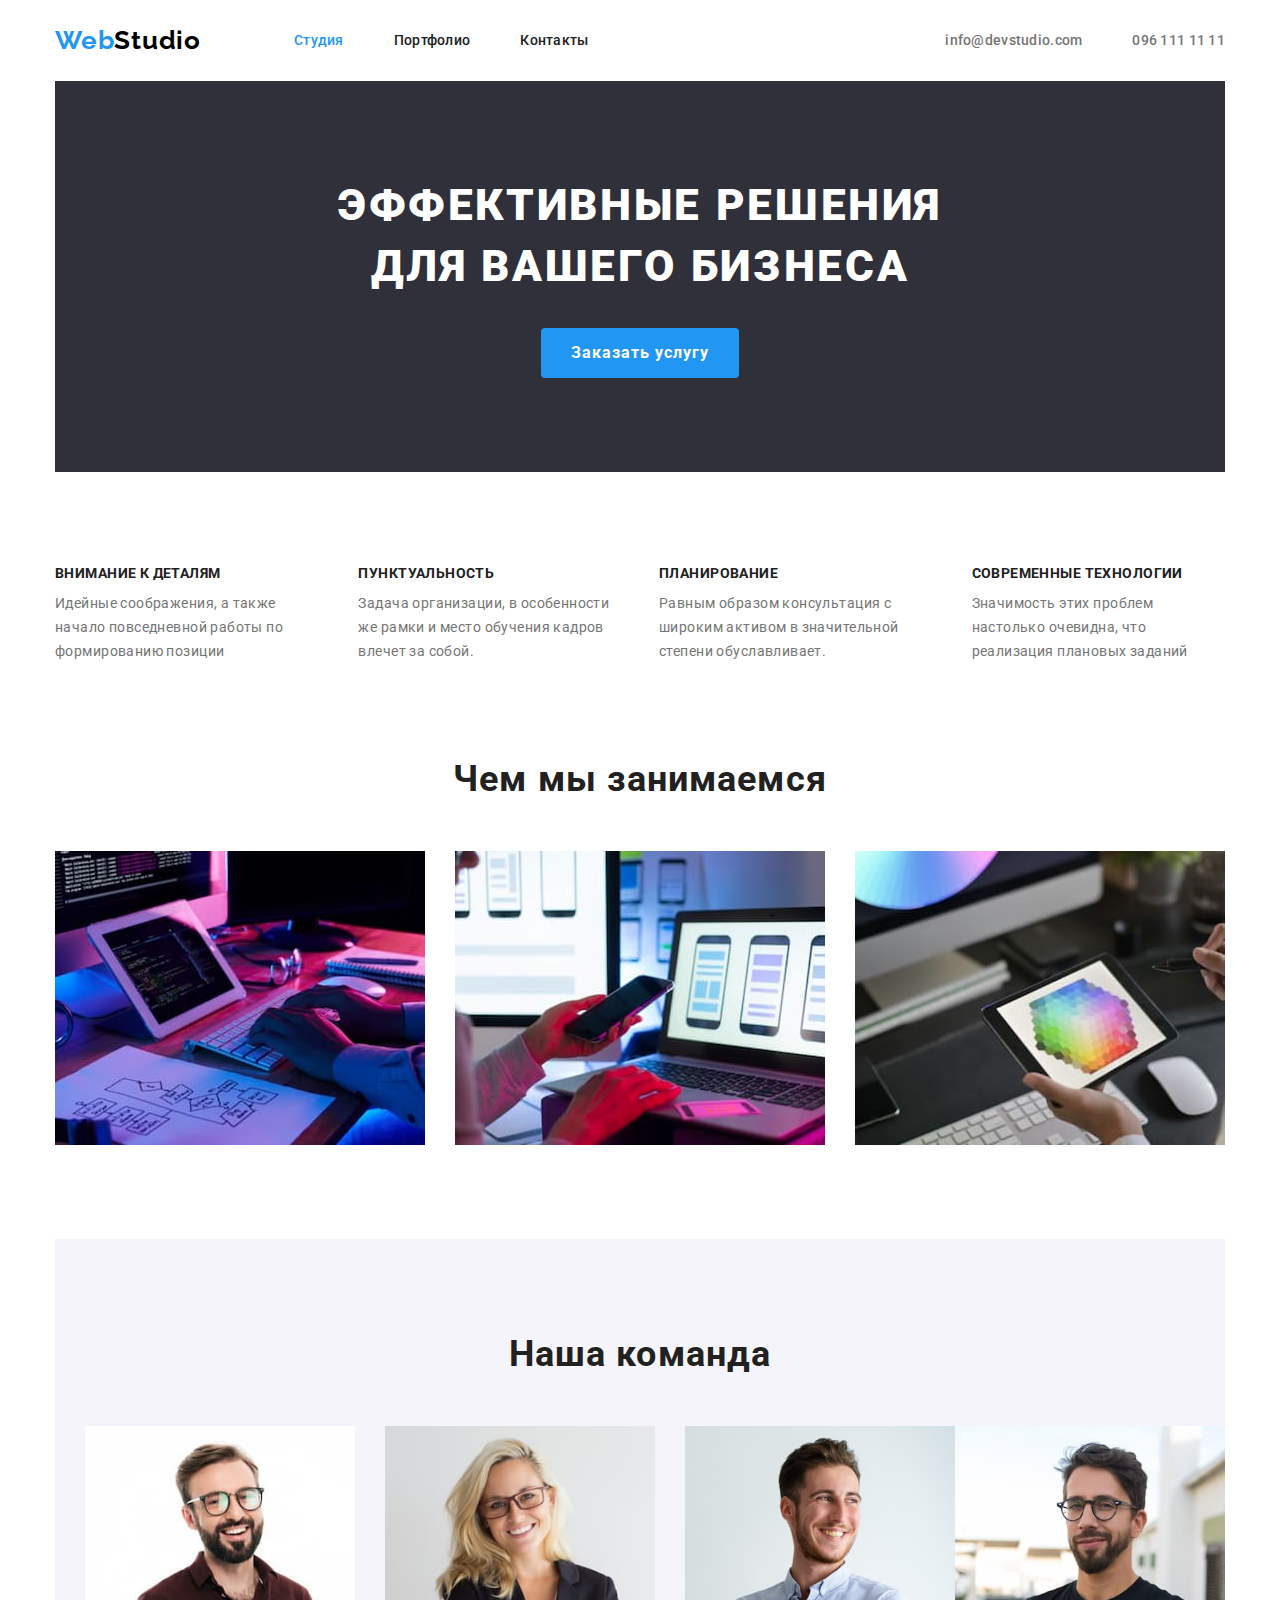
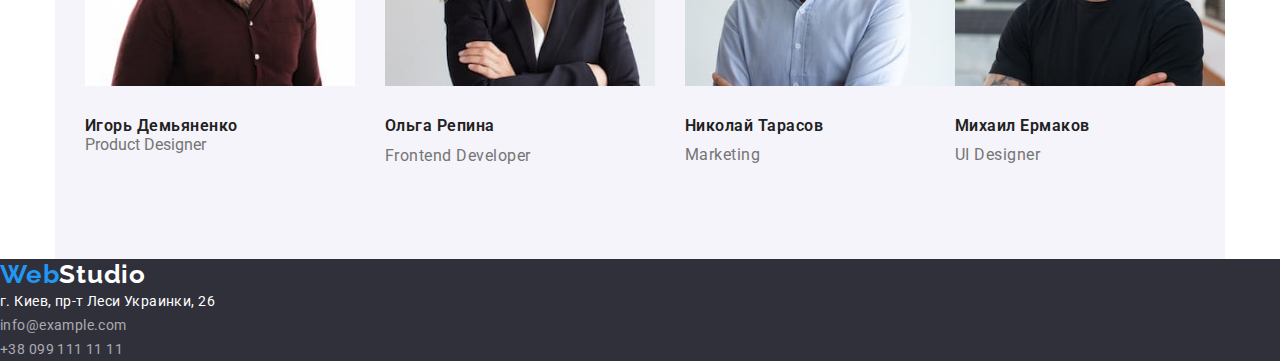
==== index.html @ 394ba3af "main" ====
<!DOCTYPE html>
<html lang="en">
<head>
    <meta charset="UTF-8">
    <meta http-equiv="X-UA-Compatible" content="IE=edge">
    <meta name="viewport" content="width=device-width, initial-scale=1.0">
    <title>Studio</title>
    
<link href="https://fonts.googleapis.com/css2?family=Raleway:wght@700&family=Roboto:wght@400;500;700;900&display=swap"
    rel="stylesheet" />
    <link rel="stylesheet" href="https://cdnjs.cloudflare.com/ajax/libs/modern-normalize/1.1.0/modern-normalize.min.css">
<link rel="stylesheet" href="./css/styles.css" />
</head>

<!--Шапка сайта-->

<body>
    <header class="page-header">

        <div class="container container-navigation">
        <nav class="site-nav container-navigation">
            <a href="" class="logo">
                <span class="logo-color">Web</span>Studio</a>
            


            <ul class="navigation container-navigation">
                <li class="navigation-link"><a href="./index.html" class="navigation-link-main navigation-link-current">Студия</a></li>
                <li class="navigation-link"><a href="./Portfolio.html" class="navigation-link-main">Портфолио</a></li>
                <li class="navigation-link"><a href="" class="navigation-link-main">Контакты</a></li>
            </ul>
        </nav>
        <ul class="contacts navigation container-navigation">
            <li class="navigation-link"><a href="" class="contacts-link">info@devstudio.com</a></li>
            <li class="navigation-link"><a href="" class="contacts-link">096 111 11 11</a></li>
        </ul>
</div>

    </header>

    <main>
        <!--Hero-->
        <div class="container">
            <section class="section hero-section">
                <h1 class="title-hero">Эффективные решения <br /> для вашего бизнеса</h1>
                <button type="button" class="button-primary">Заказать услугу</button>
           
            </section> 
        

        <!--Features-->
        <section class="section feature-section">

            
            <ul class="feautures-list">

                <li class="feautures-item">
                    <h2 class="features-title title-color" >Внимание к деталям</h2>
                    <p class="feautures-text">Идейные соображения, а также начало повседневной работы по формированию позиции</p>
                </li>

                <li class="feautures-item">
                    <h2 class="features-title title-color">Пунктуальность</h2>
                    <p class="feautures-text">Задача организации, в особенности же рамки и место обучения кадров влечет за собой.</p>
                </li>

                <li class="feautures-item">
                    <h2 class="features-title title-color">Планирование</h2>
                    <p class="feautures-text">Равным образом консультация с широким активом в значительной степени обуславливает.</p>
                </li>

                <li class="feautures-item">
                    <h2 class="features-title title-color">Современные технологии</h2>
                    <p class="feautures-text">Значимость этих проблем настолько очевидна, что реализация плановых заданий</p>
                </li>
            </ul>
        
        </section>


        <!--Activities-->

        <section class="section activities-section">
            
            <h3 class="activities-title title-color">Чем мы занимаемся</h3>
            <ul class="activities">

                <li class="activities-item"><a href="" class="image-link">
                        <img src="./images/notebook_sq.jpg" alt="Фото ноутбука и схемы" width="370"/> </a>
                </li>

                <li class="activities-item"><a href="" class="image-link">
                        <img src="./images/notephone_sq.jpg" alt="фото с телефоном" width="370"/> </a>
                </li>

                <li class="activities-item" >
                    <a href="" class="image-link">
                        <img src="./images/ipad_sq.jpg" alt="фото с айпадом" width="370"/> </a>
                </li>
            </ul>
       
        </section>


        <!--Team-->
        <section class="section team-section">

           

            <h3 class="team-title title-color">Наша команда</h3>

            <ul class="team-list">

                <li class="team-item"><img src="./images/boroda_sq.jpg" alt="Певое фото мужчина с бородой" width="270"/>
                    <h3 class="team-names title-color">Игорь Демьяненко</h3>
                    <p>Product Designer</p>
                </li>

                <li class="team-item"><img src="./images/blond_sq.jpg" alt="Девушка блондинка" width="270"/>
                    <h3 class="team-names title-color" >Ольга Репина</h3>
                    <p class="team-possition">Frontend Developer</p>
                </li>

                <li class="team-item"><img src="./images/rabbit_sq.jpg" alt="мужчина с широкой улыбкой" width="270"/>
                    <h3 class="team-names title-color">Николай Тарасов</h3>
                    <p class="team-possition">Marketing</p>
                </li>

                <li class="team-item"><img src="./images/shalom_sq.jpg" alt="мужчина в очках" width="270" height=/>
                    <h3 class="team-names title-color">Михаил Ермаков</h3>
                    <p class="team-possition">UI Designer</p>
                </li>

            </ul>
        
        </section></div>
    </main>                                                                                                                                                                                                                                                                                                                                                                                                                                                                                                                                                                                                                                                                                                                                                                                                                                                                                                                                                                                                                                                                                                                                                                                                                                                                                                                                                                                                                                                                                                                                                                                                                                                                                                                                                                                                                                                                                                                                                                                                                                                                                                                                                                                                                                                                                                                                                                                                                                                                                                                                                                                                                                                                                                                                                                                                                                              

    <footer class="adress-section">

        <a href="/" class="logo">
        <span class="logo-color">Web</span><span class="adress-logo">Studio</span></a>
<ul>
      <li> <address><a href="" class="adress-text adress-style"> г. Киев, пр-т Леси Украинки, 26 </a></address> </li>
          <li> <address > <a href="" class="adress-text text-color adress-style">info@example.com</a></address></li>
           <li> <address > <a href="" class="adress-text text-color adress-style">+38 099 111 11 11</a></address></li>
       
</ul>
    </footer>
</body>

</html>
---- css/styles.css ----
:root {
  --primary-text-color: #757575;
  --title-text-color: #212121;
  --accent-color: #ffffff;
  --navigation-color: #2196f3;
  --dark-background-color: #2f303a;
}
html {
  box-sizing: border-box;
}

*,
*::before,
*::after {
  box-sizing: inherit;
}

body {
  margin: 0;
  font-family: Roboto, sans-serif;
  color: var(--primary-text-color);
}

/* <!--Шапка сайта-- >  */

.container {
  width: 1200px;
  padding-left: 15px;
  padding-right: 15px;
  margin-left: auto;
  margin-right: auto;
}

.container-navigation {
  display: flex;
  align-items: center;
}

.site-nav {
  text-decoration: none;
  color: var(--title-text-color);
}
.navigation,
.contacts {
  display: flex;
}
.navigation-link:not(:last-child) {
  margin-right: 50px;
}
.logo {
  margin-right: 93px;

  font-family: Raleway, sans-serif;
  font-weight: 700;
  font-size: 26px;
  line-height: 1.2;
  letter-spacing: 0.03em;
  text-decoration: none;
  color: black;
}

.logo-color {
  font-family: Raleway, sans-serif;
  font-weight: 700;
  font-size: 26px;
  line-height: 1.2;
  letter-spacing: 0.03em;
  color: var(--navigation-color);
}

ul {
  list-style: none;
  margin: 0;
  padding: 0;
}

.navigation-link-main {
  padding-top: 32px;
  padding-bottom: 32px;
  display: block;

  color: var(--title-text-color);
  font-weight: 500;
  font-size: 14px;
  line-height: 1.2;
  letter-spacing: 0.02em;
  text-decoration: none;
}

.navigation-link-current {
  padding-top: 32px;
  padding-bottom: 32px;

  color: var(--navigation-color);
  font-weight: 500;
  font-size: 14px;
  line-height: 1.2;
  letter-spacing: 0.02em;
  text-decoration: none;
}

.contacts {
  display: flex;
  margin-left: auto;
}

.contacts-link {
  padding-top: 32px;
  padding-bottom: 32px;
  display: block;

  color: #757575;
  font-weight: 500;
  font-size: 14px;
  line-height: 1.2;
  letter-spacing: 0.02em;
  text-decoration: none;
}

.navigation-link-main:hover,
.navigation-link-main:focus {
  color: var(--navigation-color);
}
.contacts-link:hover,
.contacts-link:focus {
  color: var(--navigation-color);
}

/* <!--Hero-- >  */

.hero-section {
  background-color: var(--dark-background-color);
  text-align: center;
  padding-top: 200px;
  padding-bottom: 200px;
}

.title-hero {
  margin-top: 0;
  margin-bottom: 30px;

  color: var(--accent-color);
  font-size: 44px;
  line-height: 1.4;
  letter-spacing: 0.06em;
  font-weight: 900;
  text-align: center;
  text-transform: uppercase;
}

.button-primary {
  border-bottom: 4px;
  border: transparent;
  padding-top: 10px;
  padding-bottom: 10px;
  padding-left: 30px;
  padding-right: 30px;
  border-radius: 4px;

  color: var(--accent-color);
  background-color: #2196f3;
  font-weight: 700;
  font-size: 16px;
  line-height: 1.9;
  letter-spacing: 0.06em;
  cursor: pointer;
  font-family: inherit;
}

/* <!--Features--> */

p {
  margin: 0;
}

.section {
  padding-top: 94px;
  padding-bottom: 94px;
}

.features-title {
  display: flex;
  margin: 0;
  margin-bottom: 10px;

  color: var(--title-text-color);
  font-weight: 700;
  font-size: 14px;
  line-height: 1.14;
  letter-spacing: 0.03em;
  text-transform: uppercase;
}
.title-color {
  color: var(--title-text-color);
  text-decoration: none;
}

.feautures-list {
  display: flex;
}

.feautures-text {
  font-weight: 400;
  font-size: 14px;
  line-height: 1.7;
  letter-spacing: 0.03em;
}
.feautures-item {
  flex-basis: calc ((100%-90px)/4);
}

.feautures-item:not(:last-child) {
  margin-right: 30px;
}

/* <!--Activities-- > */

.activities-section {
  padding-top: 0;
}
.activities-section > ul {
  display: flex;
}

.activities-item:not(:last-child) {
  margin-right: 30px;
}

.activities-title {
  margin-top: 0;
  margin-bottom: 50px;

  font-weight: 700;
  font-size: 36px;
  line-height: 1.2;
  text-align: Center;
  letter-spacing: 0.03em;
}

.image-link {
  text-decoration: none;
  color: #757575;
  margin-bottom: 0;
}

.image-link:hover,
.image-link:active {
  color: var(--navigation-color);
}
/* <!--Team-- > */
h3 {
  margin: 0;
}

.team-section {
  background-color: #f5f4fa;
  padding-bottom: 94px;
  padding-top: 94px;
}

.team-list {
  display: flex;
}

.team-item {
  flex-basis: calc((100%-90px) / 4);
}
.team-item:not(:last-child) {
  margin-left: 30px;
}

img {
  display: block;
  max-width: 100%;
  height: auto;
}

.team-title {
  margin: 0 0 50px;

  font-weight: 700;
  font-size: 36px;
  line-height: 1.2;
  text-align: Center;
  letter-spacing: 0.03em;
}

.team-names {
  margin-top: 30px;
  font-weight: 600;
  font-size: 16px;
  line-height: 1.2;
  letter-spacing: 0.03em;
}

.team-possition {
  margin-top: 10px;

  font-weight: 400;
  font-size: 16px;
  line-height: 1.2;
  letter-spacing: 0.03em;
}
/* <!--Footer-- > */

.adress-section {
  background-color: var(--dark-background-color);
}

.adress-text {
  color: var(--accent-color);
  font-weight: 400;
  font-size: 14px;
  line-height: 1.7;
  letter-spacing: 0.03em;
}
.adress-logo {
  color: var(--accent-color);
}

.text-color {
  color: rgb(255, 255, 255, 0.6);
}
.adress-style {
  font-style: normal;
  text-decoration: none;
}

/* * <!--Works-- > */

.button-secondary {
  border: transparent;
  padding-top: 6px;
  padding-bottom: 6px;
  padding-left: 22px;
  padding-right: 22px;
  border-radius: 4px;

  color: var(--title-text-color);
  background-color: #f5f4fa;
  font-weight: 500;
  font-size: 16px;
  line-height: 1.6;
  letter-spacing: 0.03em;
  cursor: pointer;
  font-family: inherit;
}
.button-secondary:hover,
.button-secondary:focus {
  background-color: #2196f3;
}
.works-section {
  padding-top: 94px;
  padding-bottom: 94px;
}

.works-section-flex {
  display: flex;
  margin-right: 30px;
  justify-content: center;
}

.works-section-list {
  display: flex;
  flex-wrap: wrap;
}

.works-title {
  font-weight: 700;
  font-size: 18px;
  line-height: 2;
  letter-spacing: 0.06em;
}

.works-title-borders {
  margin-top: 20px;
  margin-bottom: 4px;
}

.works-title:hover,
.works-title:focus {
  color: var(--navigation-color);
}

.works-text {
  margin-top: 0;
  margin-bottom: 10px;
  font-weight: 400;
  font-size: 16px;
  line-height: 1.9;
  letter-spacing: 0.03em;
}

.item {
  width: 370px;
  margin-right: 30px;
  margin-left: 30px;
}

.item:nth-child(3n) {
  margin-right: 0;
}

.flex-element:nth-last-child(-n + 3) {
  margin-bottom: 0;
}
.card-set {
  overflow: 1px solid #eeeeee;
  padding: 0;
  margin: 0;
  list-style: none;
  display: flex;
  flex-wrap: wrap;
}

.card-set > .item;
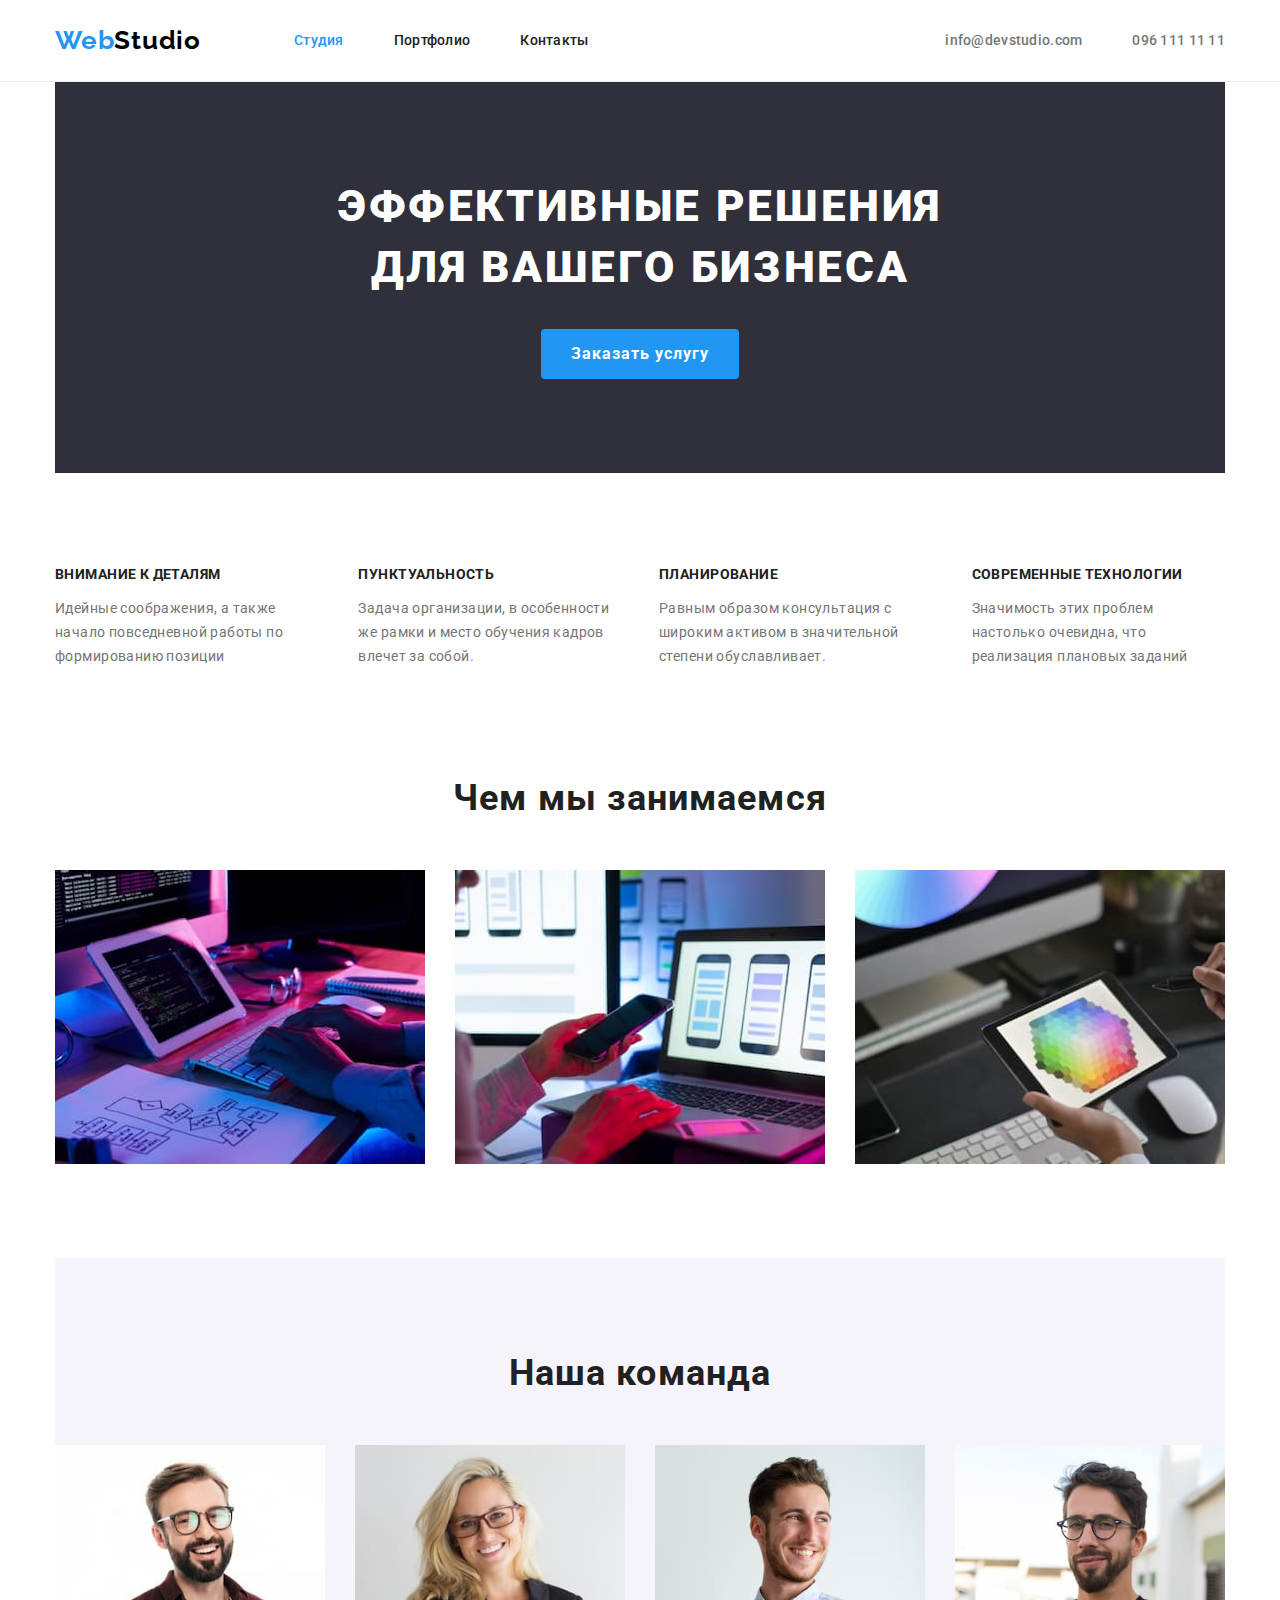
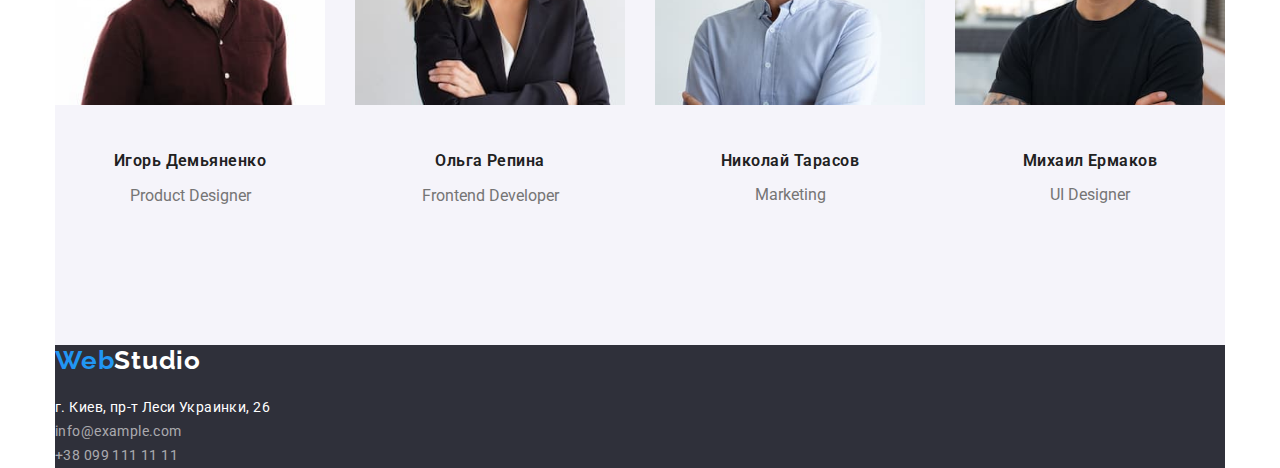
==== commit 9d16918b: "main" ====
--- a/index.html
+++ b/index.html
@@ -46,9 +46,12 @@
                 <button type="button" class="button-primary">Заказать услугу</button>
            
             </section> 
-        
+        </div>
 
         <!--Features-->
+
+        <div class="container">
+
         <section class="section feature-section">
 
             
@@ -77,9 +80,10 @@
         
         </section>
 
-
+</div>
         <!--Activities-->
 
+        <div class="container">
         <section class="section activities-section">
             
             <h3 class="activities-title title-color">Чем мы занимаемся</h3>
@@ -100,9 +104,11 @@
             </ul>
        
         </section>
-
+</div>
 
         <!--Team-->
+
+        <div class="container">
         <section class="section team-section">
 
            
@@ -112,41 +118,41 @@
             <ul class="team-list">
 
                 <li class="team-item"><img src="./images/boroda_sq.jpg" alt="Певое фото мужчина с бородой" width="270"/>
-                    <h3 class="team-names title-color">Игорь Демьяненко</h3>
-                    <p>Product Designer</p>
+                    <div class="team-item-description"><h3 class="team-names title-color">Игорь Демьяненко</h3>
+                    <p>Product Designer</p></div>
                 </li>
 
                 <li class="team-item"><img src="./images/blond_sq.jpg" alt="Девушка блондинка" width="270"/>
-                    <h3 class="team-names title-color" >Ольга Репина</h3>
-                    <p class="team-possition">Frontend Developer</p>
+                    <div class="team-item-description"><h3 class="team-names title-color" >Ольга Репина</h3>
+                    <p>Frontend Developer</p></div>
                 </li>
 
                 <li class="team-item"><img src="./images/rabbit_sq.jpg" alt="мужчина с широкой улыбкой" width="270"/>
-                    <h3 class="team-names title-color">Николай Тарасов</h3>
-                    <p class="team-possition">Marketing</p>
+                    <div class="team-item-description"><h3 class="team-names title-color">Николай Тарасов</h3>
+                    <p>Marketing</p></div>
                 </li>
 
                 <li class="team-item"><img src="./images/shalom_sq.jpg" alt="мужчина в очках" width="270" height=/>
-                    <h3 class="team-names title-color">Михаил Ермаков</h3>
-                    <p class="team-possition">UI Designer</p>
+                    <div class="team-item-description"><h3 class="team-names title-color">Михаил Ермаков</h3>
+                    <p>UI Designer</p></div>
                 </li>
 
             </ul>
         
         </section></div>
     </main>                                                                                                                                                                                                                                                                                                                                                                                                                                                                                                                                                                                                                                                                                                                                                                                                                                                                                                                                                                                                                                                                                                                                                                                                                                                                                                                                                                                                                                                                                                                                                                                                                                                                                                                                                                                                                                                                                                                                                                                                                                                                                                                                                                                                                                                                                                                                                                                                                                                                                                                                                                                                                                                                                                                                                                                                                                              
-
+<div class="container">
     <footer class="adress-section">
 
-        <a href="/" class="logo">
-        <span class="logo-color">Web</span><span class="adress-logo">Studio</span></a>
+       <div class="logo-brake"> <a href="/" class="logo">
+        <span class="logo-color">Web</span><span class="adress-logo">Studio</span></a></div>
 <ul>
       <li> <address><a href="" class="adress-text adress-style"> г. Киев, пр-т Леси Украинки, 26 </a></address> </li>
           <li> <address > <a href="" class="adress-text text-color adress-style">info@example.com</a></address></li>
            <li> <address > <a href="" class="adress-text text-color adress-style">+38 099 111 11 11</a></address></li>
        
 </ul>
-    </footer>
+    </footer></div>
 </body>
 
 </html>--- a/css/styles.css
+++ b/css/styles.css
@@ -169,10 +169,6 @@
 
 /* <!--Features--> */
 
-p {
-  margin: 0;
-}
-
 .section {
   padding-top: 94px;
   padding-bottom: 94px;
@@ -205,9 +201,6 @@
   line-height: 1.7;
   letter-spacing: 0.03em;
 }
-.feautures-item {
-  flex-basis: calc ((100%-90px)/4);
-}
 
 .feautures-item:not(:last-child) {
   margin-right: 30px;
@@ -248,9 +241,6 @@
   color: var(--navigation-color);
 }
 /* <!--Team-- > */
-h3 {
-  margin: 0;
-}
 
 .team-section {
   background-color: #f5f4fa;
@@ -260,13 +250,12 @@
 
 .team-list {
   display: flex;
-}
-
-.team-item {
-  flex-basis: calc((100%-90px) / 4);
-}
-.team-item:not(:last-child) {
-  margin-left: 30px;
+  display: flex;
+  justify-content: space-between;
+}
+.team-item-description {
+  padding: 30px 0;
+  text-align: center;
 }
 
 img {
@@ -286,7 +275,6 @@
 }
 
 .team-names {
-  margin-top: 30px;
   font-weight: 600;
   font-size: 16px;
   line-height: 1.2;
@@ -294,8 +282,6 @@
 }
 
 .team-possition {
-  margin-top: 10px;
-
   font-weight: 400;
   font-size: 16px;
   line-height: 1.2;
@@ -325,8 +311,23 @@
   font-style: normal;
   text-decoration: none;
 }
+.logo-brake {
+  padding-bottom: 20px;
+}
+.logo-brake-borders {
+  padding-top: 60px;
+  padding-bottom: 60px;
+}
 
 /* * <!--Works-- > */
+
+.element-invisible {
+  display: none;
+}
+
+.page-header {
+  border-bottom: 1px solid #ececec;
+}
 
 .button-secondary {
   border: transparent;
@@ -336,6 +337,8 @@
   padding-right: 22px;
   border-radius: 4px;
 
+  margin-bottom: 50px;
+
   color: var(--title-text-color);
   background-color: #f5f4fa;
   font-weight: 500;
@@ -364,17 +367,17 @@
   display: flex;
   flex-wrap: wrap;
 }
+.works-description-brake {
+  padding-top: 20px;
+  padding-bottom: 20px;
+}
 
 .works-title {
+  margin-bottom: 4px;
   font-weight: 700;
   font-size: 18px;
   line-height: 2;
   letter-spacing: 0.06em;
-}
-
-.works-title-borders {
-  margin-top: 20px;
-  margin-bottom: 4px;
 }
 
 .works-title:hover,
@@ -394,15 +397,8 @@
 .item {
   width: 370px;
   margin-right: 30px;
-  margin-left: 30px;
-}
-
-.item:nth-child(3n) {
-  margin-right: 0;
-}
-
-.flex-element:nth-last-child(-n + 3) {
-  margin-bottom: 0;
+}
+
 }
 .card-set {
   overflow: 1px solid #eeeeee;
@@ -411,6 +407,13 @@
   list-style: none;
   display: flex;
   flex-wrap: wrap;
-}
-
-.card-set > .item;
+
+  margin-top: -30px;
+  margin-left: -30px;
+}
+
+.card-set > .item {
+  flex-basis: calc (100%-90 / 3);
+  margin-left: 30px;
+  margin-top: 30px;
+}
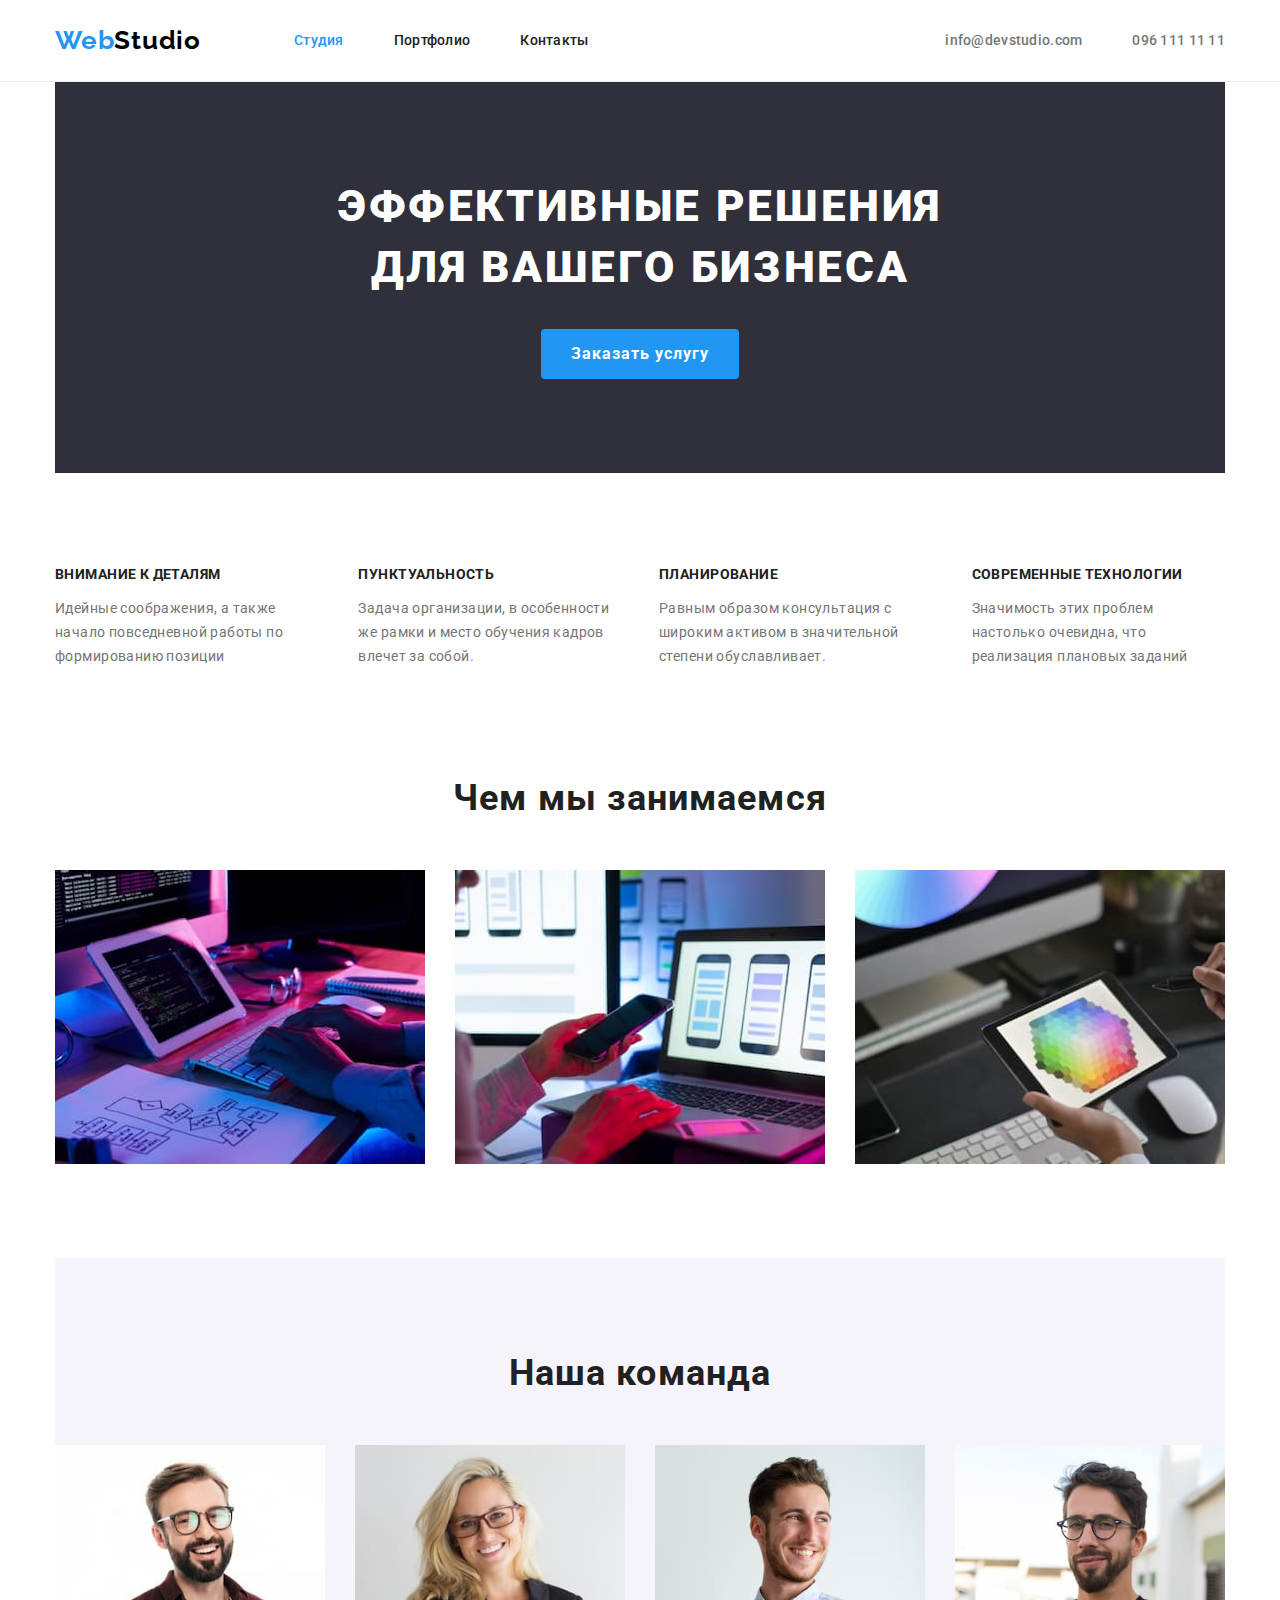
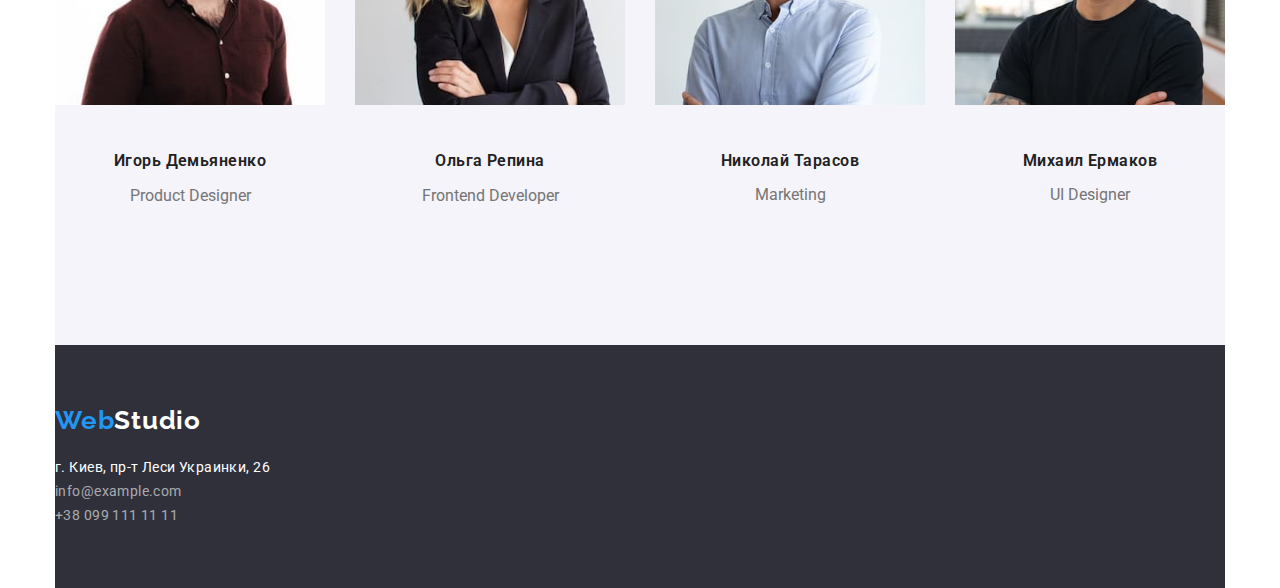
==== commit f06c8461: "main" ====
--- a/index.html
+++ b/index.html
@@ -144,8 +144,8 @@
 <div class="container">
     <footer class="adress-section">
 
-       <div class="logo-brake"> <a href="/" class="logo">
-        <span class="logo-color">Web</span><span class="adress-logo">Studio</span></a></div>
+    <div class="logo-brake-borders"> <div class="logo-brake"> <a href="/" class="logo">
+    <span class="logo-color">Web</span><span class="adress-logo">Studio</span></a></div>
 <ul>
       <li> <address><a href="" class="adress-text adress-style"> г. Киев, пр-т Леси Украинки, 26 </a></address> </li>
           <li> <address > <a href="" class="adress-text text-color adress-style">info@example.com</a></address></li>
--- a/css/styles.css
+++ b/css/styles.css
@@ -351,6 +351,7 @@
 .button-secondary:hover,
 .button-secondary:focus {
   background-color: #2196f3;
+  color: #ffffff;
 }
 .works-section {
   padding-top: 94px;
@@ -359,21 +360,18 @@
 
 .works-section-flex {
   display: flex;
-  margin-right: 30px;
   justify-content: center;
 }
-
-.works-section-list {
-  display: flex;
-  flex-wrap: wrap;
-}
+.works-section-flex li:not(:last-child) {
+  margin-right: 8px;
+}
+
 .works-description-brake {
-  padding-top: 20px;
-  padding-bottom: 20px;
+  padding: 20px 24px;
+  border: 1px solid #eeeeee;
 }
 
 .works-title {
-  margin-bottom: 4px;
   font-weight: 700;
   font-size: 18px;
   line-height: 2;
@@ -395,25 +393,17 @@
 }
 
 .item {
-  width: 370px;
-  margin-right: 30px;
-}
-
-}
-.card-set {
+  margin: 30px 0 0 30px;
+  flex-basis: calc ((100-90px) / 3);
+}
+
+.works-section-list {
   overflow: 1px solid #eeeeee;
   padding: 0;
   margin: 0;
   list-style: none;
   display: flex;
   flex-wrap: wrap;
-
   margin-top: -30px;
   margin-left: -30px;
 }
-
-.card-set > .item {
-  flex-basis: calc (100%-90 / 3);
-  margin-left: 30px;
-  margin-top: 30px;
-}
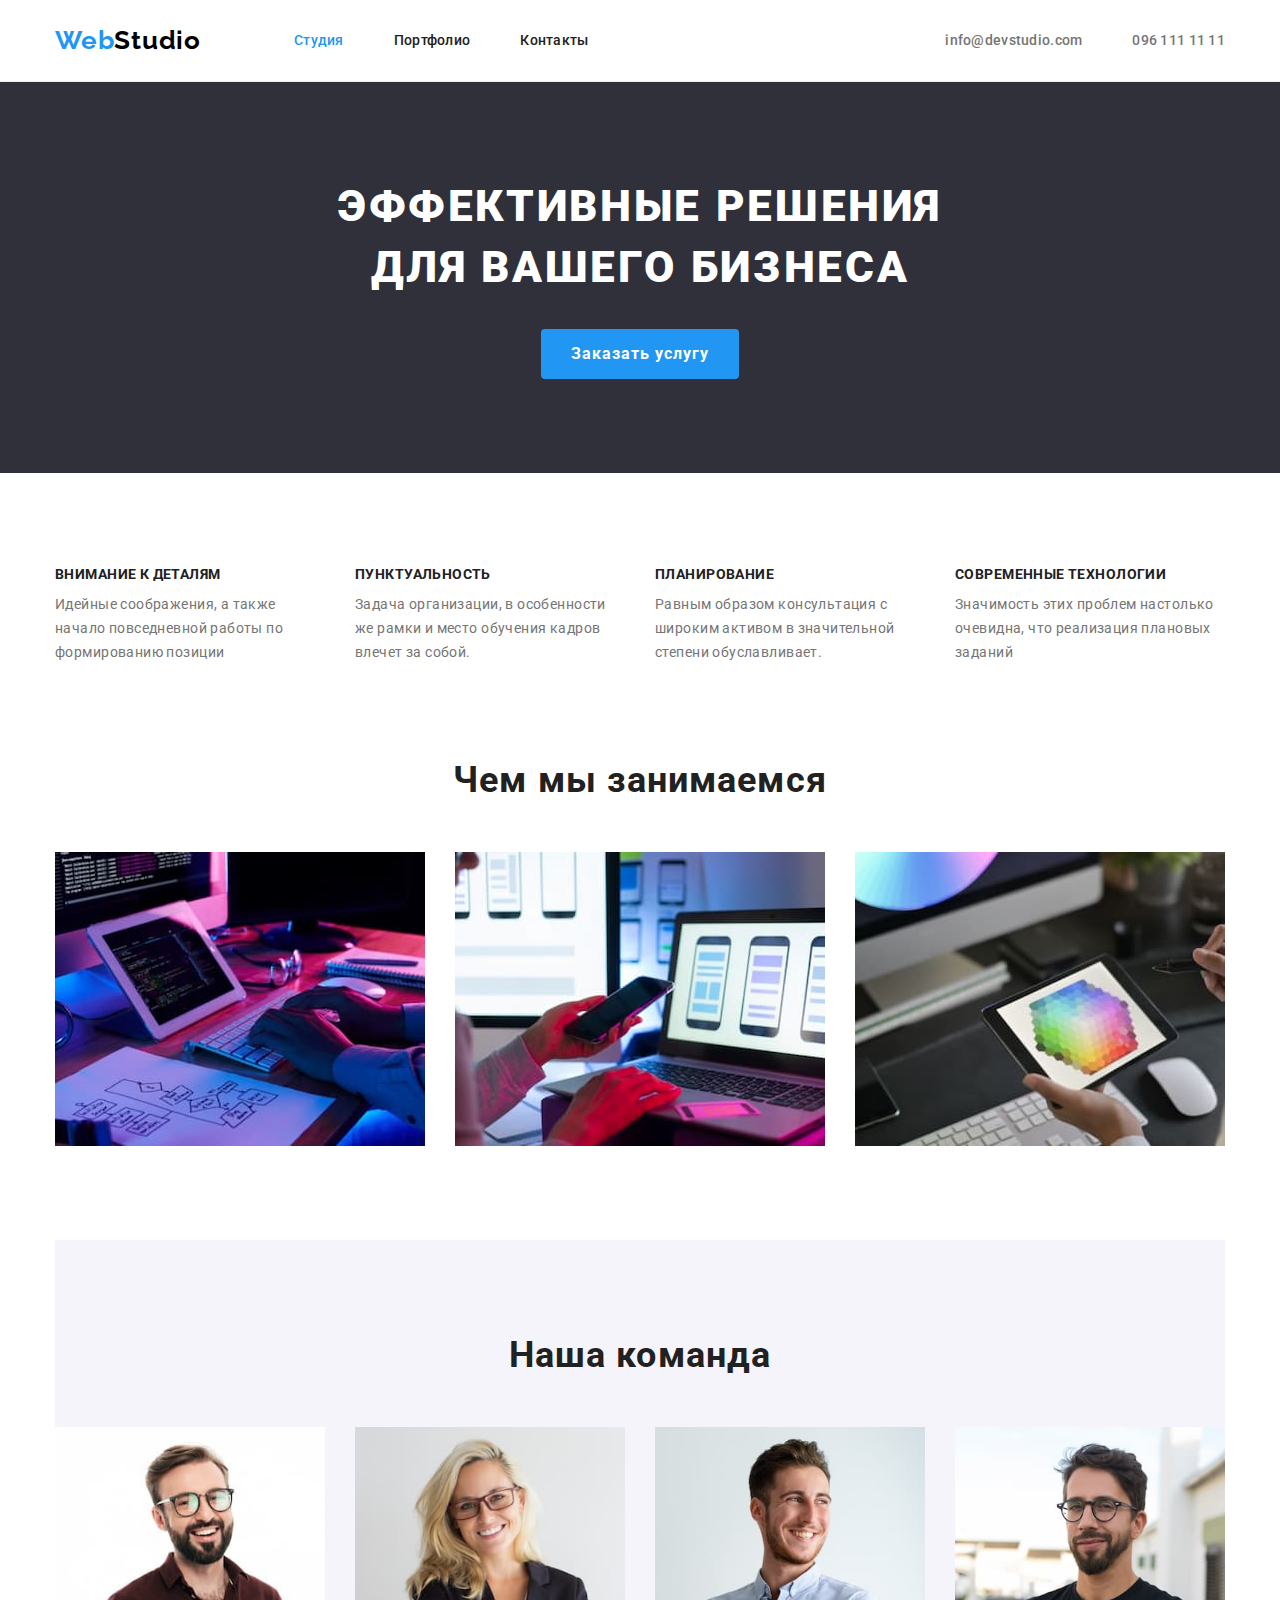
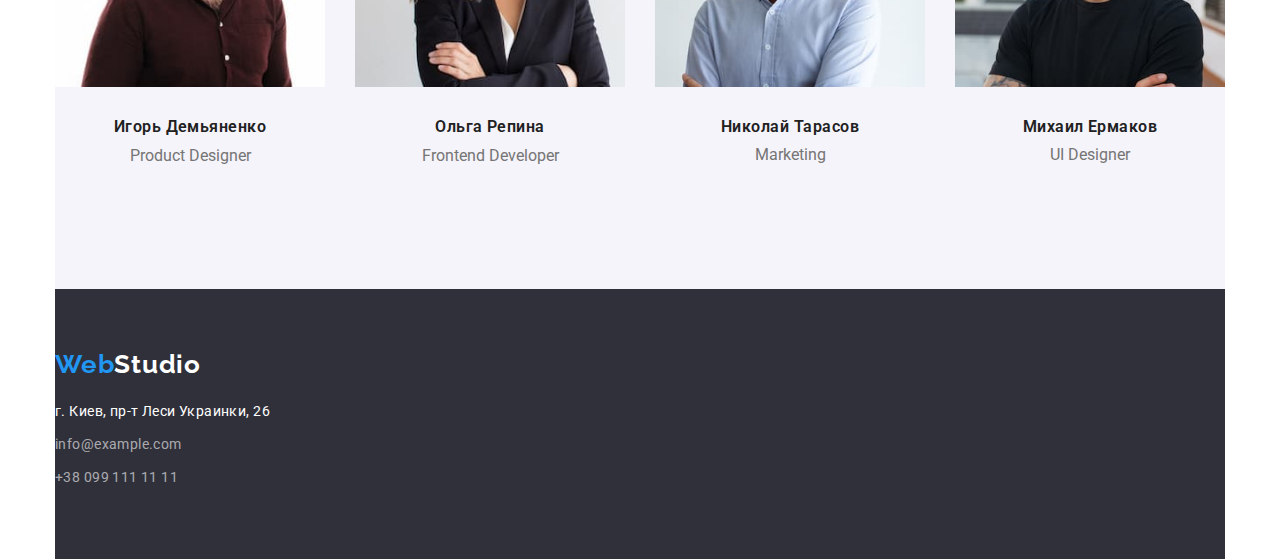
==== commit 14b0f8fc: "main" ====
--- a/index.html
+++ b/index.html
@@ -40,13 +40,15 @@
 
     <main>
         <!--Hero-->
-        <div class="container">
+        
+        
             <section class="section hero-section">
+              <div class="container">  
                 <h1 class="title-hero">Эффективные решения <br /> для вашего бизнеса</h1>
                 <button type="button" class="button-primary">Заказать услугу</button>
-           
+           </div>
             </section> 
-        </div>
+        
 
         <!--Features-->
 
@@ -132,7 +134,7 @@
                     <p>Marketing</p></div>
                 </li>
 
-                <li class="team-item"><img src="./images/shalom_sq.jpg" alt="мужчина в очках" width="270" height=/>
+                <li class="team-item"><img src="./images/shalom_sq.jpg" alt="мужчина в очках" width="270"/>
                     <div class="team-item-description"><h3 class="team-names title-color">Михаил Ермаков</h3>
                     <p>UI Designer</p></div>
                 </li>
--- a/css/styles.css
+++ b/css/styles.css
@@ -19,6 +19,15 @@
   margin: 0;
   font-family: Roboto, sans-serif;
   color: var(--primary-text-color);
+}
+h1,
+h2,
+h3,
+h4,
+h5,
+p {
+  margin-top: 0;
+  margin-bottom: 0;
 }
 
 /* <!--Шапка сайта-- >  */
@@ -202,6 +211,10 @@
   letter-spacing: 0.03em;
 }
 
+.feautures-item {
+  flex-basis: calc((100% - 90px) / 4);
+}
+
 .feautures-item:not(:last-child) {
   margin-right: 30px;
 }
@@ -275,6 +288,8 @@
 }
 
 .team-names {
+  margin-bottom: 10px;
+
   font-weight: 600;
   font-size: 16px;
   line-height: 1.2;
@@ -319,7 +334,15 @@
   padding-bottom: 60px;
 }
 
+.logo-brake-borders li {
+  margin: 0 0 9px;
+}
+
 /* * <!--Works-- > */
+
+h2 {
+  margin: 0;
+}
 
 .element-invisible {
   display: none;
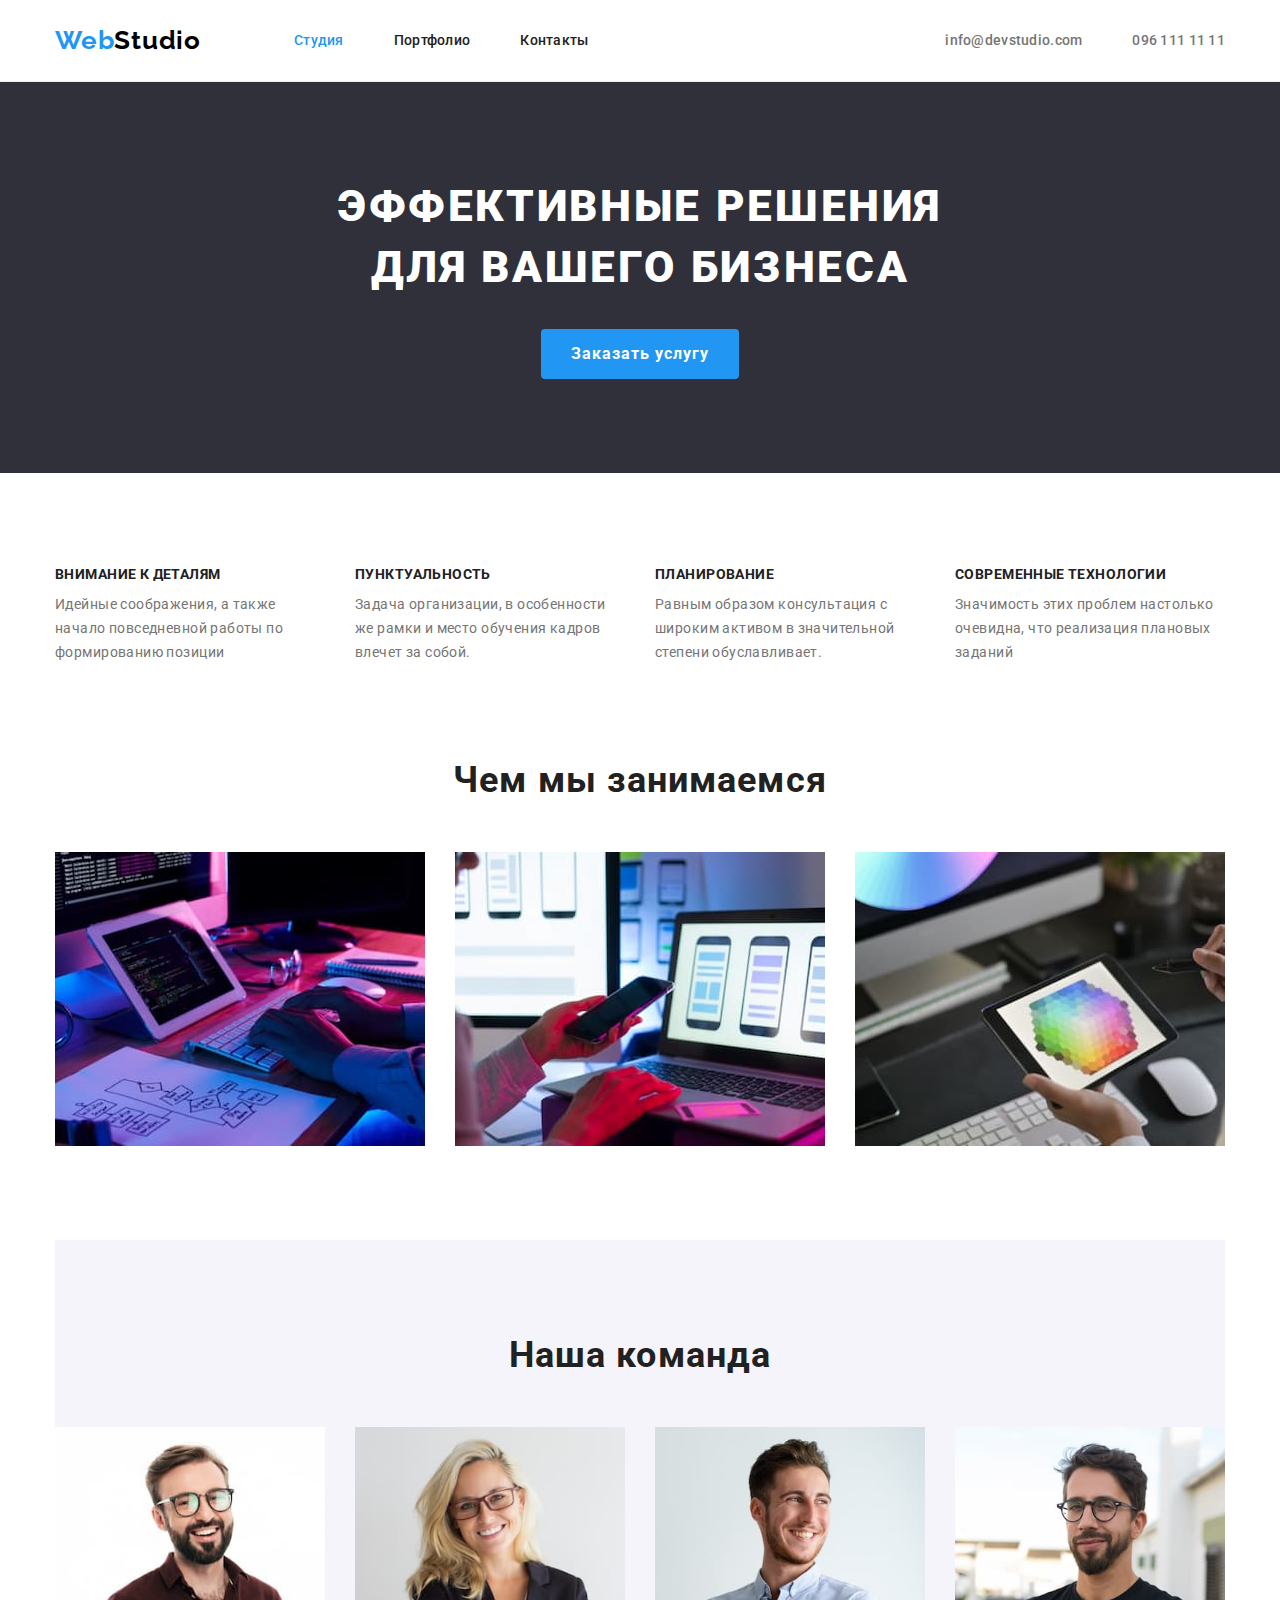
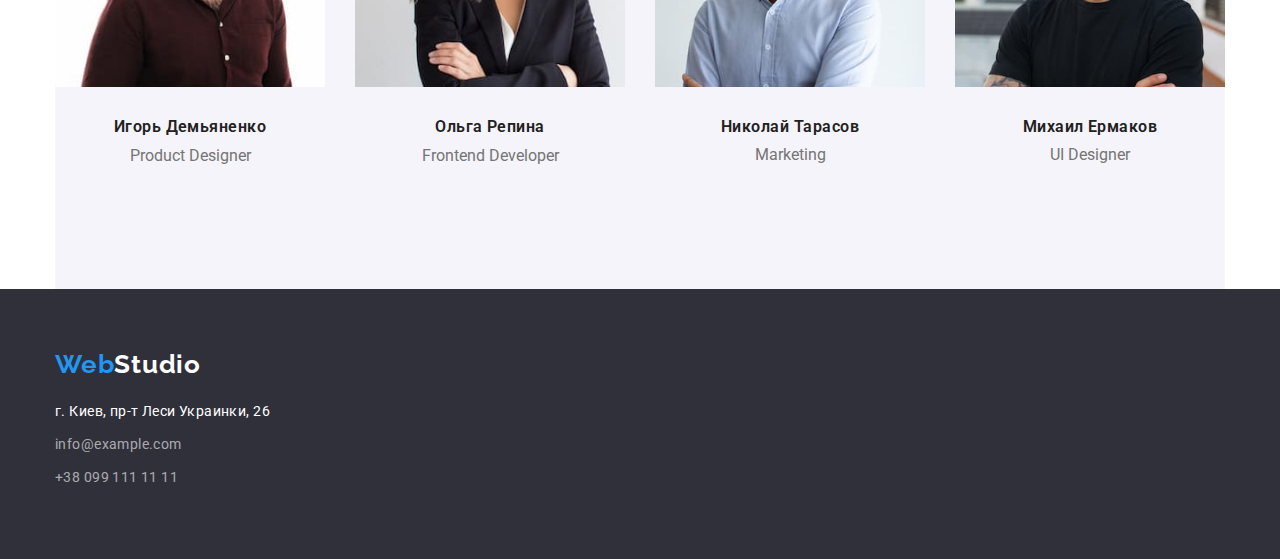
==== commit d1a0fe16: "main" ====
--- a/index.html
+++ b/index.html
@@ -143,9 +143,9 @@
         
         </section></div>
     </main>                                                                                                                                                                                                                                                                                                                                                                                                                                                                                                                                                                                                                                                                                                                                                                                                                                                                                                                                                                                                                                                                                                                                                                                                                                                                                                                                                                                                                                                                                                                                                                                                                                                                                                                                                                                                                                                                                                                                                                                                                                                                                                                                                                                                                                                                                                                                                                                                                                                                                                                                                                                                                                                                                                                                                                                                                                              
+
+    <footer class="adress-section">
 <div class="container">
-    <footer class="adress-section">
-
     <div class="logo-brake-borders"> <div class="logo-brake"> <a href="/" class="logo">
     <span class="logo-color">Web</span><span class="adress-logo">Studio</span></a></div>
 <ul>
@@ -153,8 +153,7 @@
           <li> <address > <a href="" class="adress-text text-color adress-style">info@example.com</a></address></li>
            <li> <address > <a href="" class="adress-text text-color adress-style">+38 099 111 11 11</a></address></li>
        
-</ul>
-    </footer></div>
+</ul></div>
+    </footer>
 </body>
-
 </html>--- a/css/styles.css
+++ b/css/styles.css
@@ -340,10 +340,6 @@
 
 /* * <!--Works-- > */
 
-h2 {
-  margin: 0;
-}
-
 .element-invisible {
   display: none;
 }
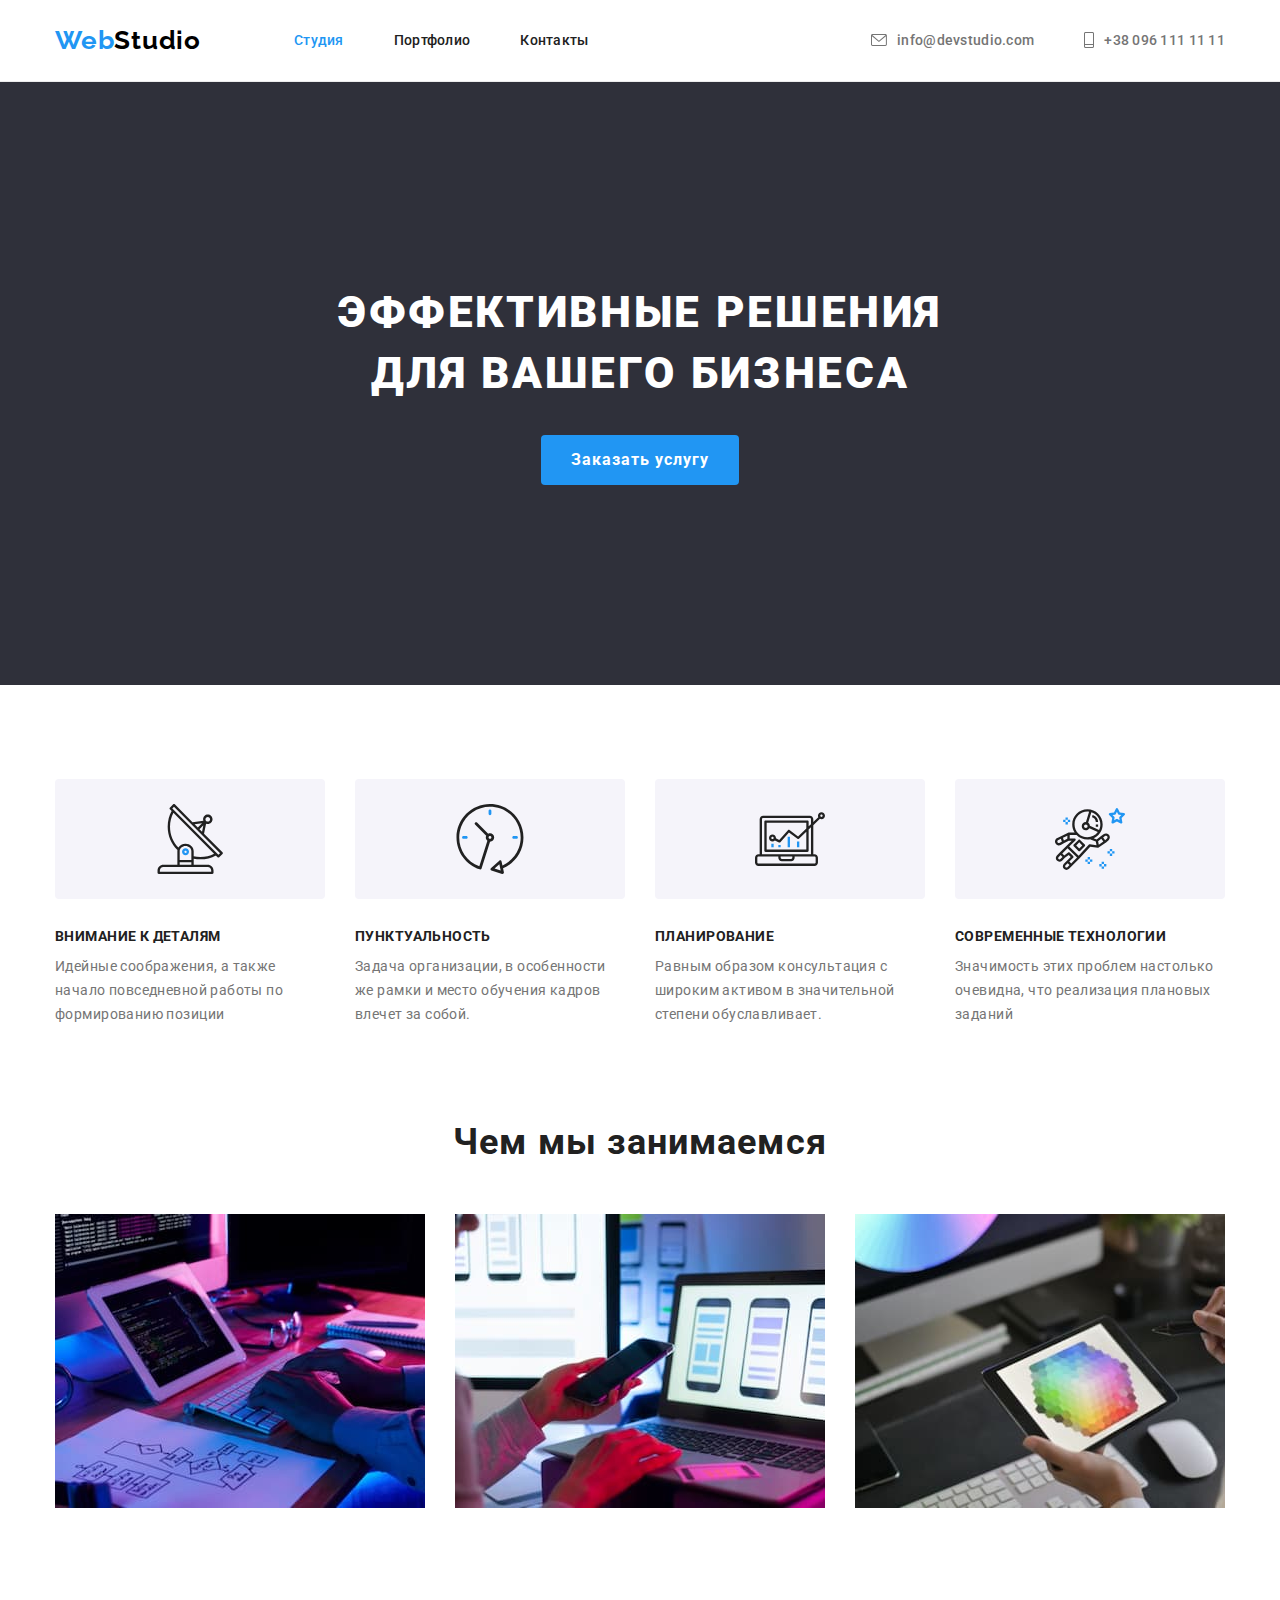
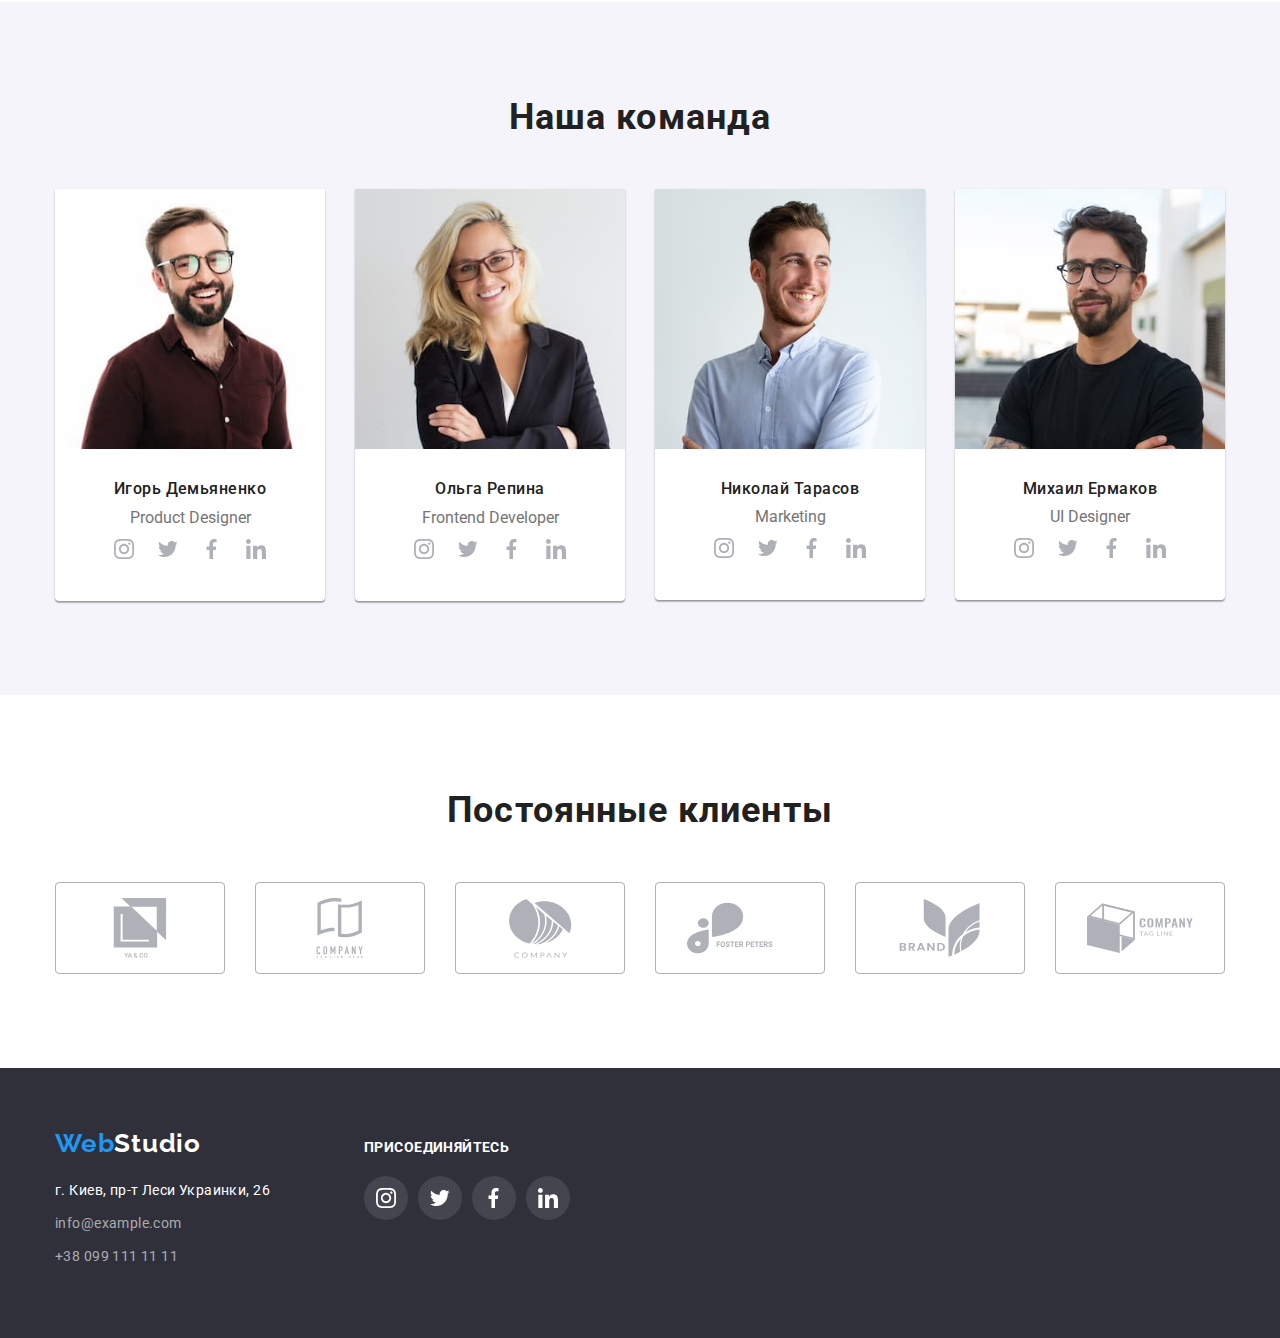
==== commit 29ab2300: "main" ====
--- a/index.html
+++ b/index.html
@@ -31,8 +31,16 @@
             </ul>
         </nav>
         <ul class="contacts navigation container-navigation">
-            <li class="navigation-link"><a href="" class="contacts-link">info@devstudio.com</a></li>
-            <li class="navigation-link"><a href="" class="contacts-link">096 111 11 11</a></li>
+          
+            <li class="navigation-link"><a href="" class="contacts-link">
+                <svg class="icon" width="16px" height="12px">
+                   <use href="./images/symbol-defs.svg#icon-envelope-opt"></use>
+               </svg>info@devstudio.com</a></li>
+            
+            <li class="navigation-link"><a href="" class="contacts-link">
+                <svg class="icon" width="10px"height="16px">
+                    <use href="./images/symbol-defs.svg#icon-telephone"></use>
+                </svg>+38 096 111 11 11</a></li>
         </ul>
 </div>
 
@@ -42,53 +50,77 @@
         <!--Hero-->
         
         
-            <section class="section hero-section">
+            <section class="hero-section overlay-hero">
               <div class="container">  
                 <h1 class="title-hero">Эффективные решения <br /> для вашего бизнеса</h1>
-                <button type="button" class="button-primary">Заказать услугу</button>
+                <button type="button" class="button-primary hero-button">Заказать услугу</button>
            </div>
             </section> 
         
 
         <!--Features-->
 
-        <div class="container">
+       
 
         <section class="section feature-section">
 
-            
+             <div class="container">
             <ul class="feautures-list">
-
-                <li class="feautures-item">
+<div class="feautures-item">
+                <li class="features-box">
+                    <svg class="iconfeat"width="70"; height="70";>
+                        <use href="./images/symbol-defs.svg#icon-group-opt "></use>
+                    </svg>
+                </li>
+                <li >
                     <h2 class="features-title title-color" >Внимание к деталям</h2>
                     <p class="feautures-text">Идейные соображения, а также начало повседневной работы по формированию позиции</p>
-                </li>
+                </li></div>
+
+                <div class="feautures-item">
+                    <li class="features-box">
+                        <svg class="iconfeat" width="70" ; height="70" ;>
+                            <use href="./images/symbol-defs.svg#icon-clock-opt"></use>
+                        </svg>
+                    </li>
 
                 <li class="feautures-item">
                     <h2 class="features-title title-color">Пунктуальность</h2>
                     <p class="feautures-text">Задача организации, в особенности же рамки и место обучения кадров влечет за собой.</p>
-                </li>
-
+                </li></div>
+
+                <div class="feautures-item">
+                    <li class="features-box">
+                        <svg class="iconfeat" width="70" ; height="70" ;>
+                            <use href="./images/symbol-defs.svg#icon-diagram-opt"></use>
+                        </svg>
+                    </li>
                 <li class="feautures-item">
                     <h2 class="features-title title-color">Планирование</h2>
                     <p class="feautures-text">Равным образом консультация с широким активом в значительной степени обуславливает.</p>
-                </li>
-
+                </li></div>
+<div class="feautures-item">
+<li class="features-box">
+    <svg class="iconfeat" width="70" ; height="70" ;>
+        <use href="./images/symbol-defs.svg#icon-astronaut-opt"></use>
+    </svg>
+</li>
                 <li class="feautures-item">
                     <h2 class="features-title title-color">Современные технологии</h2>
                     <p class="feautures-text">Значимость этих проблем настолько очевидна, что реализация плановых заданий</p>
-                </li>
+                </li> </div>
             </ul>
+        </div>
+        </section>
+
+
+        <!--Activities-->
+
         
-        </section>
-
-</div>
-        <!--Activities-->
-
-        <div class="container">
         <section class="section activities-section">
+            <div class="container">
             
-            <h3 class="activities-title title-color">Чем мы занимаемся</h3>
+                <h3 class="activities-title title-color">Чем мы занимаемся</h3>
             <ul class="activities">
 
                 <li class="activities-item"><a href="" class="image-link">
@@ -104,56 +136,306 @@
                         <img src="./images/ipad_sq.jpg" alt="фото с айпадом" width="370"/> </a>
                 </li>
             </ul>
+       </div>
        
+    </section>
+
+
+        <!--Team-->
+
+        
+        <section class="section team-section">
+        <div class="container">
+           
+
+             <h3 class="team-title title-color">Наша команда</h3>
+
+            
+                
+            <ul class="team-list">
+                <li class="team-item">
+                    <div class="team-box" >
+                        <img src="./images/boroda_sq.jpg" alt="Певое фото мужчина с бородой" width="270" />
+                        
+                        <div class="team-item-description">
+                            <h3 class="team-names title-color">Игорь Демьяненко</h3>
+                            <p>Product Designer</p>
+                            <ul class="team-item-list">
+                                <li>
+                                    <a href="" class="team-link" >
+                                        <svg class="link-icon"width="20" height="20">
+                                            <use href="../images/symbol-defs.svg#icon-instagram-opt"></use>
+                                        </svg>
+                                    </a>
+                                </li>
+                                <li>
+                                    <a href="" class="team-link">
+                                        <svg class="link-icon"width="20" height="20" >
+                                            <use href="../images/symbol-defs.svg#icon-twitter-opt"></use>
+                                        </svg>
+                                    </a>
+                                </li>
+                                <li>
+                                    <a href="" class="team-link">
+                                        <svg class="link-icon" width="20" height="20">
+                                            <use href="../images/symbol-defs.svg#icon-facebook-opt"></use>
+                                        </svg>
+                                    </a>
+                                </li>
+                                <li>
+                                    <a href="" class="team-link">
+                                        <svg class="link-icon"width="20" height="20">
+                                            <use href="../images/symbol-defs.svg#icon-linkedin-opt"></use>
+                                        </svg>
+                                    </a>
+                                </li>
+                            </ul>
+                        </div>
+                    </div>                  
+                </li>
+
+                <li class="team-item">
+                    <div class="team-box">
+                        <img src="./images/blond_sq.jpg" alt="Девушка блондинка" width="270" />
+                        <div class="team-item-description">
+                            <h3 class="team-names title-color">Ольга Репина</h3>
+                            <p>Frontend Developer</p>
+                            <ul class="team-item-list">
+                                <li>
+                                    <a href="" class="team-link">
+                                        <svg class="link-icon" width="20" height="20">
+                                            <use href="../images/symbol-defs.svg#icon-instagram-opt"></use>
+                                        </svg>
+                                    </a>
+                                </li>
+                                <li>
+                                    <a href="" class="team-link">
+                                        <svg class="link-icon" width="20" height="20">
+                                            <use href="../images/symbol-defs.svg#icon-twitter-opt"></use>
+                                        </svg>
+                                    </a>
+                                </li>
+                                <li>
+                                    <a href="" class="team-link">
+                                        <svg class="link-icon" width="20" height="20">
+                                            <use href="../images/symbol-defs.svg#icon-facebook-opt"></use>
+                                        </svg>
+                                    </a>
+                                </li>
+                                <li>
+                                    <a href="" class="team-link">
+                                        <svg class="link-icon" width="20" height="20">
+                                            <use href="../images/symbol-defs.svg#icon-linkedin-opt"></use>
+                                        </svg>
+                                    </a>
+                                    </li>
+                            </ul>
+                        </div>
+                    </div>
+                </li>
+
+                <li class="team-item">
+                    <div class="team-box">
+                        <img src="./images/rabbit_sq.jpg" alt="мужчина с широкой улыбкой" width="270" />
+                    <div class="team-item-description">
+                        <h3 class="team-names title-color">Николай Тарасов</h3>
+                        <p>Marketing</p>
+                            <ul class="team-item-list">
+                                <li>
+                                    <a href="" class="team-link">
+                                        <svg class="link-icon" width="20" height="20">
+                                            <use href="../images/symbol-defs.svg#icon-instagram-opt"></use>
+                                        </svg>
+                                    </a>
+                                </li>
+                                <li>
+                                    <a href="" class="team-link">
+                                        <svg class="link-icon" width="20" height="20">
+                                            <use href="../images/symbol-defs.svg#icon-twitter-opt"></use>
+                                        </svg>
+                                    </a>
+                                </li>
+                                <li>
+                                    <a href="" class="team-link">
+                                        <svg class="link-icon" width="20" height="20">
+                                            <use href="../images/symbol-defs.svg#icon-facebook-opt"></use>
+                                        </svg>
+                                    </a>
+                                </li>
+                                <li>
+                                    <a href="" class="team-link">
+                                        <svg class="link-icon" width="20" height="20">
+                                            <use href="../images/symbol-defs.svg#icon-linkedin-opt"></use>
+                                        </svg>
+                                    </a>
+                                </li>
+                            </ul>
+                        </div>
+                    </div>
+                </li>
+
+                <li class="team-item">
+                    <div class="team-box">
+                        <img src="./images/shalom_sq.jpg" alt="мужчина в очках" width="270" />
+                    <div class="team-item-description">
+                        <h3 class="team-names title-color">Михаил Ермаков</h3>
+                        <p>UI Designer</p>
+                        <ul class="team-item-list">
+                            <li>
+                                <a href="" class="team-link">
+                                    <svg class="link-icon" width="20" height="20">
+                                        <use href="../images/symbol-defs.svg#icon-instagram-opt"></use>
+                                    </svg>
+                                </a>
+                            </li>
+                            <li>
+                                <a href="" class="team-link">
+                                    <svg class="link-icon" width="20" height="20">
+                                        <use href="../images/symbol-defs.svg#icon-twitter-opt"></use>
+                                    </svg>
+                                </a>
+                            </li>
+                            <li>
+                                <a href="" class="team-link">
+                                    <svg class="link-icon" width="20" height="20">
+                                        <use href="../images/symbol-defs.svg#icon-facebook-opt"></use>
+                                    </svg>
+                                </a>
+                            </li>
+                            <li>
+                                <a href="" class="team-link">
+                                    <svg class="link-icon" width="20" height="20">
+                                        <use href="../images/symbol-defs.svg#icon-linkedin-opt"></use>
+                                    </svg>
+                                </a>
+                            </li>
+                        </ul>
+                    </div>
+                </div>
+                </li>
+            </ul>
+        </div>
         </section>
+
+<!--Clients-->
+
+<section class="section clients-section">
+<div class="container">
+    <h4 class="team-title title-color">Постоянные клиенты</h4>
+    
+    <ul class="clients-box" >
+        <li >
+            <a href="" class="clients-box-items" >
+              <svg class="clients-box-icon" width="106" height="60">
+                  <use href="../images/symbol-defs.svg#icon-union-opt"></use>
+              </svg>
+            </a>
+        </li>
+        <li>
+            <a href="" class="clients-box-items">
+                <svg class="clients-box-icon" width="106" height="60">
+                    <use href="../images/symbol-defs.svg#icon-company2opt"></use>
+                </svg>
+            </a>
+        </li>
+        <li>
+            <a href="" class="clients-box-items">
+                <svg class="clients-box-icon" width="106" height="60">
+                    <use href="../images/symbol-defs.svg#icon-company3-opt"></use>
+                </svg>
+            </a>
+        </li>
+        <li>
+            <a href="" class="clients-box-items">
+                <svg class="clients-box-icon" width="106" height="60">
+                    <use href="../images/symbol-defs.svg#icon-company4-opt"></use>
+                </svg>
+            </a>
+        </li>
+<li>
+    <a href="" class="clients-box-items">
+        <svg class="clients-box-icon" width="106" height="60">
+            <use href="../images/symbol-defs.svg#icon-company5-opt"></use>
+        </svg>
+    </a>
+</li>
+<li>
+<a href="" class="clients-box-items">
+    <svg class="clients-box-icon" width="106" height="60">
+        <use href="../images/symbol-defs.svg#icon-company6-opt"></use>
+    </svg>
+</a>
+</li>
+</ul>
 </div>
-
-        <!--Team-->
-
+</section>
+
+    </main>                                                                                                                                                                                                                                                                                                                                                                                                                                                                                                                                                                                                                                                                                                                                                                                                                                                                                                                                                                                                                                                                                                                                                                                                                                                                                                                                                                                                                                                                                                                                                                                                                                                                                                                                                                                                                                                                                                                                                                                                                                                                                                                                                                                                                                                                                                                                                                                                                                                                                                                                                                                                                                                                                                                                                                                                                                              
+
+    <footer class="adress-section">
         <div class="container">
-        <section class="section team-section">
-
-           
-
-            <h3 class="team-title title-color">Наша команда</h3>
-
-            <ul class="team-list">
-
-                <li class="team-item"><img src="./images/boroda_sq.jpg" alt="Певое фото мужчина с бородой" width="270"/>
-                    <div class="team-item-description"><h3 class="team-names title-color">Игорь Демьяненко</h3>
-                    <p>Product Designer</p></div>
-                </li>
-
-                <li class="team-item"><img src="./images/blond_sq.jpg" alt="Девушка блондинка" width="270"/>
-                    <div class="team-item-description"><h3 class="team-names title-color" >Ольга Репина</h3>
-                    <p>Frontend Developer</p></div>
-                </li>
-
-                <li class="team-item"><img src="./images/rabbit_sq.jpg" alt="мужчина с широкой улыбкой" width="270"/>
-                    <div class="team-item-description"><h3 class="team-names title-color">Николай Тарасов</h3>
-                    <p>Marketing</p></div>
-                </li>
-
-                <li class="team-item"><img src="./images/shalom_sq.jpg" alt="мужчина в очках" width="270"/>
-                    <div class="team-item-description"><h3 class="team-names title-color">Михаил Ермаков</h3>
-                    <p>UI Designer</p></div>
-                </li>
-
-            </ul>
-        
-        </section></div>
-    </main>                                                                                                                                                                                                                                                                                                                                                                                                                                                                                                                                                                                                                                                                                                                                                                                                                                                                                                                                                                                                                                                                                                                                                                                                                                                                                                                                                                                                                                                                                                                                                                                                                                                                                                                                                                                                                                                                                                                                                                                                                                                                                                                                                                                                                                                                                                                                                                                                                                                                                                                                                                                                                                                                                                                                                                                                                                              
-
-    <footer class="adress-section">
-<div class="container">
-    <div class="logo-brake-borders"> <div class="logo-brake"> <a href="/" class="logo">
-    <span class="logo-color">Web</span><span class="adress-logo">Studio</span></a></div>
-<ul>
-      <li> <address><a href="" class="adress-text adress-style"> г. Киев, пр-т Леси Украинки, 26 </a></address> </li>
-          <li> <address > <a href="" class="adress-text text-color adress-style">info@example.com</a></address></li>
-           <li> <address > <a href="" class="adress-text text-color adress-style">+38 099 111 11 11</a></address></li>
-       
-</ul></div>
+            <div class="footer-box">
+                <div class="logo-brake-borders"> 
+                    <div class="logo-brake"> 
+                        <a href="/" class="logo">
+                            <span class="logo-color">Web</span><span class="adress-logo">Studio</span>
+                        </a>
+                    </div>
+                    <ul>
+                        <li> 
+                            <address>
+                            <a href="" class="adress-text adress-style"> г. Киев, пр-т Леси Украинки, 26 </a>
+                            </address> 
+                        </li>
+                        <li> 
+                            <address > 
+                                <a href="" class="adress-text text-color adress-style">info@example.com</a>
+                            </address>
+                        </li>
+                        <li> 
+                            <address > 
+                                <a href="" class="adress-text text-color adress-style">+38 099 111 11 11</a>
+                            </address>
+                        </li>
+                    </ul>
+                </div>
+                <div class="join-box">
+                    <p>Присоединяйтесь</p>
+                    <ul class="join-list">
+                        <li class="join-item">
+                            <a href="" class="join-link ">
+                                <svg class="join-icon" width="20px" height="20px">
+                                    <use href="./images/symbol-defs.svg#icon-instagram-opt"></use>
+                                </svg>
+                            </a>
+                        </li>
+                        <li class="join-item">
+                            <a href="" class="join-link ">
+                                <svg class="join-icon" width="20px" height="20px">
+                                    <use href="./images/symbol-defs.svg#icon-twitter-opt"></use>
+                                </svg>
+                            </a>
+                        </li>
+                        <li class="join-item">
+                            <a href="" class="join-link">
+                                <svg class="join-icon" width="20px" height="20px">
+                                    <use href="./images/symbol-defs.svg#icon-facebook-opt"></use>
+                                </svg>
+                            </a>
+                        </li>
+                        <li class="join-item">
+                            <a href="" class="join-link ">
+                                <svg class="join-icon" width="20px" height="20px">
+                                    <use href="./images/symbol-defs.svg#icon-linkedin-opt"></use>
+                                </svg>
+                            </a>
+                        </li>
+                    </ul>
+
+
+                </div>
+            </div>
+        </div>
     </footer>
 </body>
 </html>--- a/css/styles.css
+++ b/css/styles.css
@@ -116,7 +116,8 @@
 .contacts-link {
   padding-top: 32px;
   padding-bottom: 32px;
-  display: block;
+  display: flex;
+  align-items: center;
 
   color: #757575;
   font-weight: 500;
@@ -124,6 +125,11 @@
   line-height: 1.2;
   letter-spacing: 0.02em;
   text-decoration: none;
+}
+
+.icon {
+  fill: currentColor;
+  margin-right: 10px;
 }
 
 .navigation-link-main:hover,
@@ -142,6 +148,28 @@
   text-align: center;
   padding-top: 200px;
   padding-bottom: 200px;
+}
+
+.hero-button:hover,
+.hero-button:focus {
+  background: #188ce8;
+  box-shadow: 0px 4px 4px rgba(0, 0, 0, 0.15);
+  border-radius: 4px;
+}
+
+.overlay-hero {
+  max-width: 1600px;
+  height: 600;
+  margin-left: auto;
+  margin-right: auto;
+  background-image: linear-gradient(
+      to right,
+      rgba(47, 48, 58, 0.5),
+      rgba(47, 48, 58, 0.3)
+    ),
+    url("../images/hadder_squoosh.jpg");
+  background-repeat: no-repeat;
+  background-size: cover;
 }
 
 .title-hero {
@@ -187,6 +215,7 @@
   display: flex;
   margin: 0;
   margin-bottom: 10px;
+  margin-top: 30px;
 
   color: var(--title-text-color);
   font-weight: 700;
@@ -219,12 +248,27 @@
   margin-right: 30px;
 }
 
+.features-box {
+  display: flex;
+  justify-content: center;
+  align-items: center;
+  width: 270px;
+  height: 120px;
+  background-color: #f5f4fa;
+
+  border-radius: 4px;
+}
+
+.features-box .iconfeat {
+  fill: #212121;
+}
+
 /* <!--Activities-- > */
 
 .activities-section {
   padding-top: 0;
 }
-.activities-section > ul {
+.activities {
   display: flex;
 }
 
@@ -263,8 +307,7 @@
 
 .team-list {
   display: flex;
-  display: flex;
-  justify-content: space-between;
+  /* justify-content: space-between; */
 }
 .team-item-description {
   padding: 30px 0;
@@ -277,6 +320,48 @@
   height: auto;
 }
 
+.team-box {
+  display: block;
+  background-color: #ffffff;
+  outline: none;
+  width: 270px;
+
+  box-shadow: 0px 1px 3px rgba(0, 0, 0, 0.12), 0px 1px 1px rgba(0, 0, 0, 0.14),
+    0px 2px 1px rgba(0, 0, 0, 0.2);
+  border-radius: 0px 0px 4px 4px;
+}
+
+.team-link {
+  display: flex;
+  width: 44px;
+  height: 44px;
+  justify-content: center;
+  align-items: center;
+  border-radius: 50%;
+  color: #afb1b8;
+}
+.team-link:hover,
+.team-link:focus,
+.join-link:hover,
+.join-link:focus {
+  color: var(--accent-color);
+  background-color: var(--navigation-color);
+}
+
+.team-item:not(:last-child) {
+  margin-right: 30px;
+}
+.link-icon {
+  fill: currentColor;
+}
+
+.team-item-list {
+  display: flex;
+  justify-content: center;
+  /*  width: 206px;
+  
+  align-items: center; */
+}
 .team-title {
   margin: 0 0 50px;
 
@@ -290,10 +375,13 @@
 .team-names {
   margin-bottom: 10px;
 
-  font-weight: 600;
+  font-weight: 500;
   font-size: 16px;
   line-height: 1.2;
   letter-spacing: 0.03em;
+}
+.team-names p {
+  margin-bottom: 12px;
 }
 
 .team-possition {
@@ -302,6 +390,38 @@
   line-height: 1.2;
   letter-spacing: 0.03em;
 }
+
+/* * <!--Clients-- > */
+
+.clients-box {
+  display: flex;
+  justify-content: space-between;
+}
+
+.clients-box-items {
+  display: flex;
+  width: 170px;
+  height: 92px;
+  border-radius: 4px;
+  border: solid 1px #afb1b8;
+  align-items: center;
+  justify-content: center;
+  color: #afb1b8;
+}
+
+.clients-box-items:hover,
+.clients-box-items:focus {
+  border-color: var(--navigation-color);
+  color: var(--navigation-color);
+}
+.clients-box-icon {
+  fill: currentColor;
+}
+
+.clients-box-items:not(:last-child) {
+  margin-right: 30px;
+}
+
 /* <!--Footer-- > */
 
 .adress-section {
@@ -314,6 +434,9 @@
   font-size: 14px;
   line-height: 1.7;
   letter-spacing: 0.03em;
+
+  font-style: normal;
+  text-decoration: none;
 }
 .adress-logo {
   color: var(--accent-color);
@@ -322,20 +445,58 @@
 .text-color {
   color: rgb(255, 255, 255, 0.6);
 }
-.adress-style {
-  font-style: normal;
-  text-decoration: none;
-}
+.text-color:hover,
+.text-color:focus {
+  color: var(--navigation-color);
+}
+
 .logo-brake {
-  padding-bottom: 20px;
-}
-.logo-brake-borders {
+  margin-bottom: 20px;
+}
+
+.logo-brake-borders li {
+  margin: 0 0 9px;
+}
+.footer-box {
+  display: flex;
+  align-items: baseline;
   padding-top: 60px;
   padding-bottom: 60px;
 }
 
-.logo-brake-borders li {
-  margin: 0 0 9px;
+.join-box {
+  margin-left: 70px;
+  color: var(--accent-color);
+}
+.join-box p {
+  margin-bottom: 20px;
+  font-weight: 700;
+  font-size: 14px;
+  line-height: 1.14;
+  letter-spacing: 0.03em;
+  text-transform: uppercase;
+}
+
+.join-list {
+  display: flex;
+}
+
+.join-item:not(:last-child) {
+  margin-right: 10px;
+}
+
+.join-link {
+  display: flex;
+  height: 44px;
+  width: 44px;
+  align-items: center;
+  justify-content: center;
+  color: inherit;
+  background: rgba(255, 255, 255, 0.1);
+  border-radius: 50%;
+}
+.join-icon {
+  fill: currentColor;
 }
 
 /* * <!--Works-- > */
@@ -356,8 +517,6 @@
   padding-right: 22px;
   border-radius: 4px;
 
-  margin-bottom: 50px;
-
   color: var(--title-text-color);
   background-color: #f5f4fa;
   font-weight: 500;
@@ -371,6 +530,8 @@
 .button-secondary:focus {
   background-color: #2196f3;
   color: #ffffff;
+  box-shadow: 0px 3px 1px rgba(0, 0, 0, 0.1), 0px 1px 2px rgba(0, 0, 0, 0.08),
+    0px 2px 2px rgba(0, 0, 0, 0.12);
 }
 .works-section {
   padding-top: 94px;
@@ -380,7 +541,9 @@
 .works-section-flex {
   display: flex;
   justify-content: center;
-}
+  margin-bottom: 50px;
+}
+
 .works-section-flex li:not(:last-child) {
   margin-right: 8px;
 }
@@ -404,7 +567,7 @@
 
 .works-text {
   margin-top: 0;
-  margin-bottom: 10px;
+  margin-bottom: 0px;
   font-weight: 400;
   font-size: 16px;
   line-height: 1.9;
@@ -414,6 +577,12 @@
 .item {
   margin: 30px 0 0 30px;
   flex-basis: calc ((100-90px) / 3);
+}
+.image-link:hover,
+.image-link:focus {
+  display: block;
+  box-shadow: 0px 1px 1px rgba(0, 0, 0, 0.12), 0px 4px 4px rgba(0, 0, 0, 0.06),
+    1px 4px 6px rgba(0, 0, 0, 0.16);
 }
 
 .works-section-list {
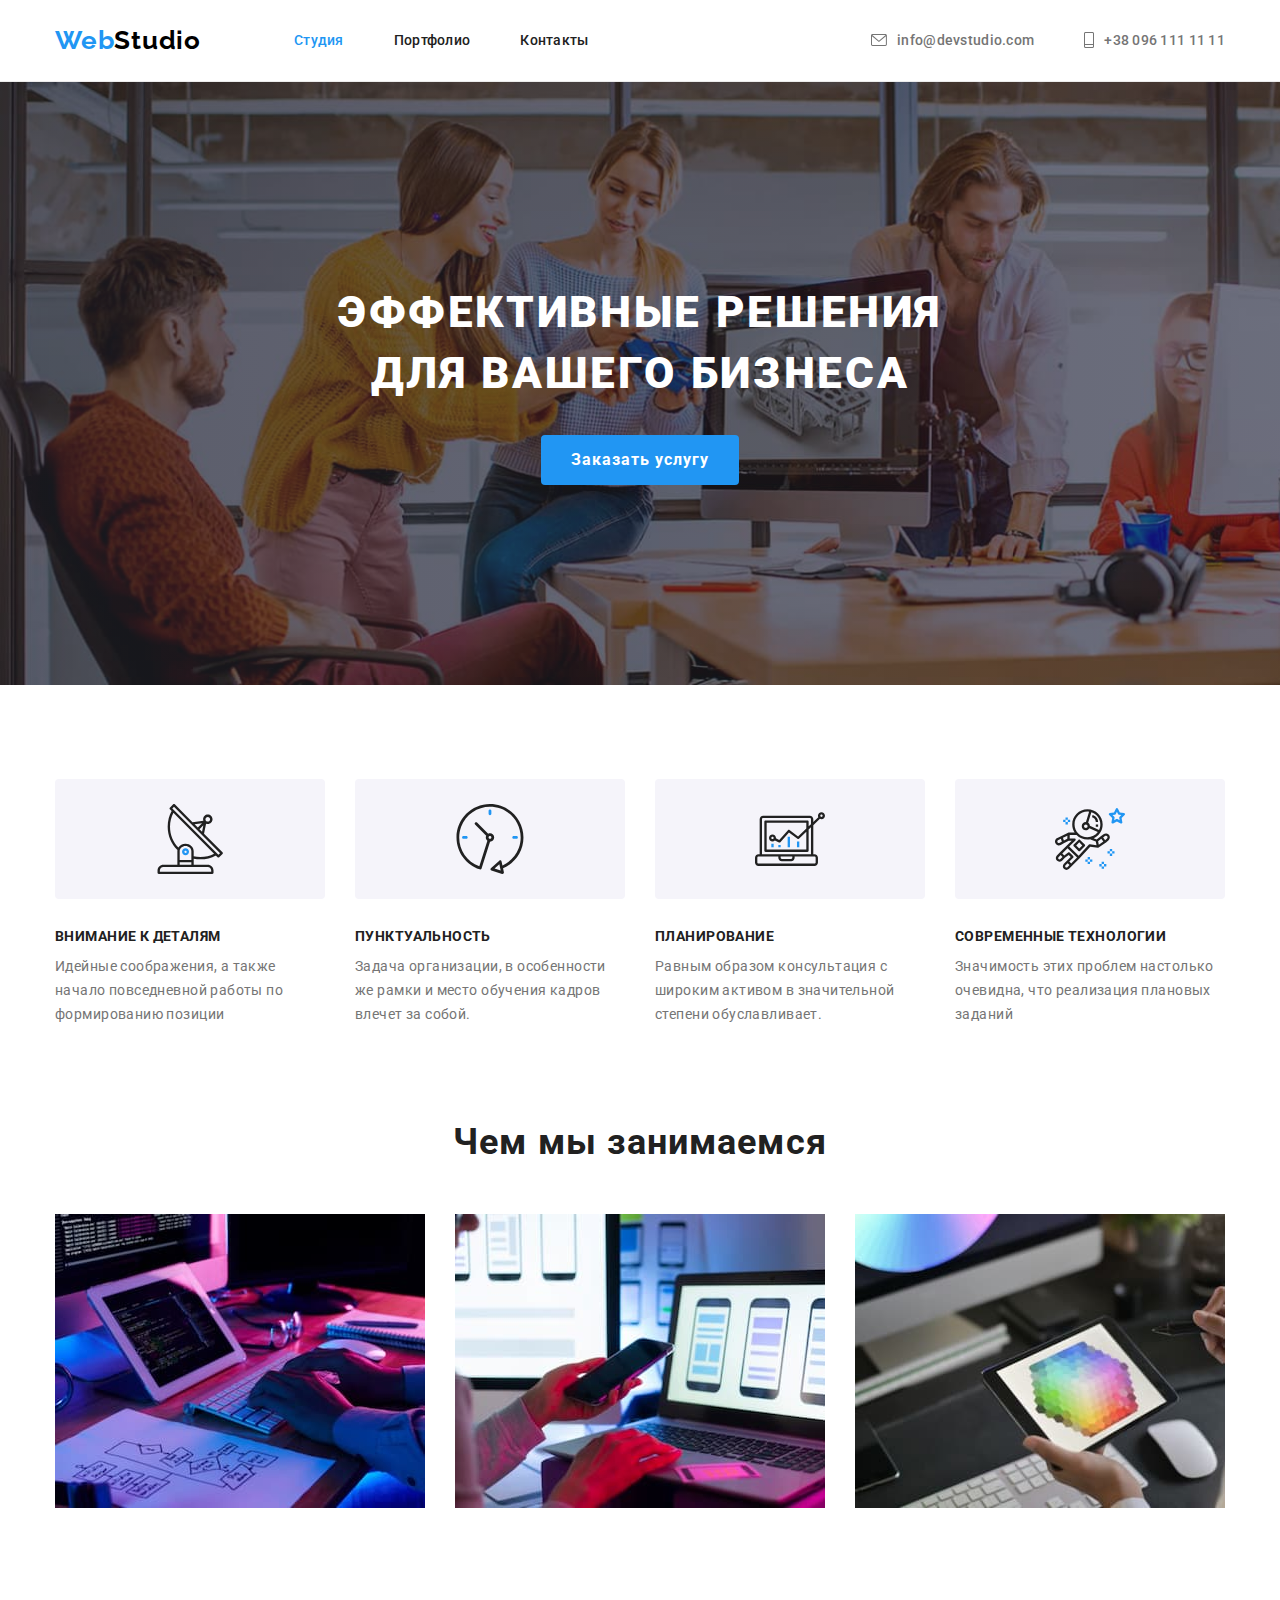
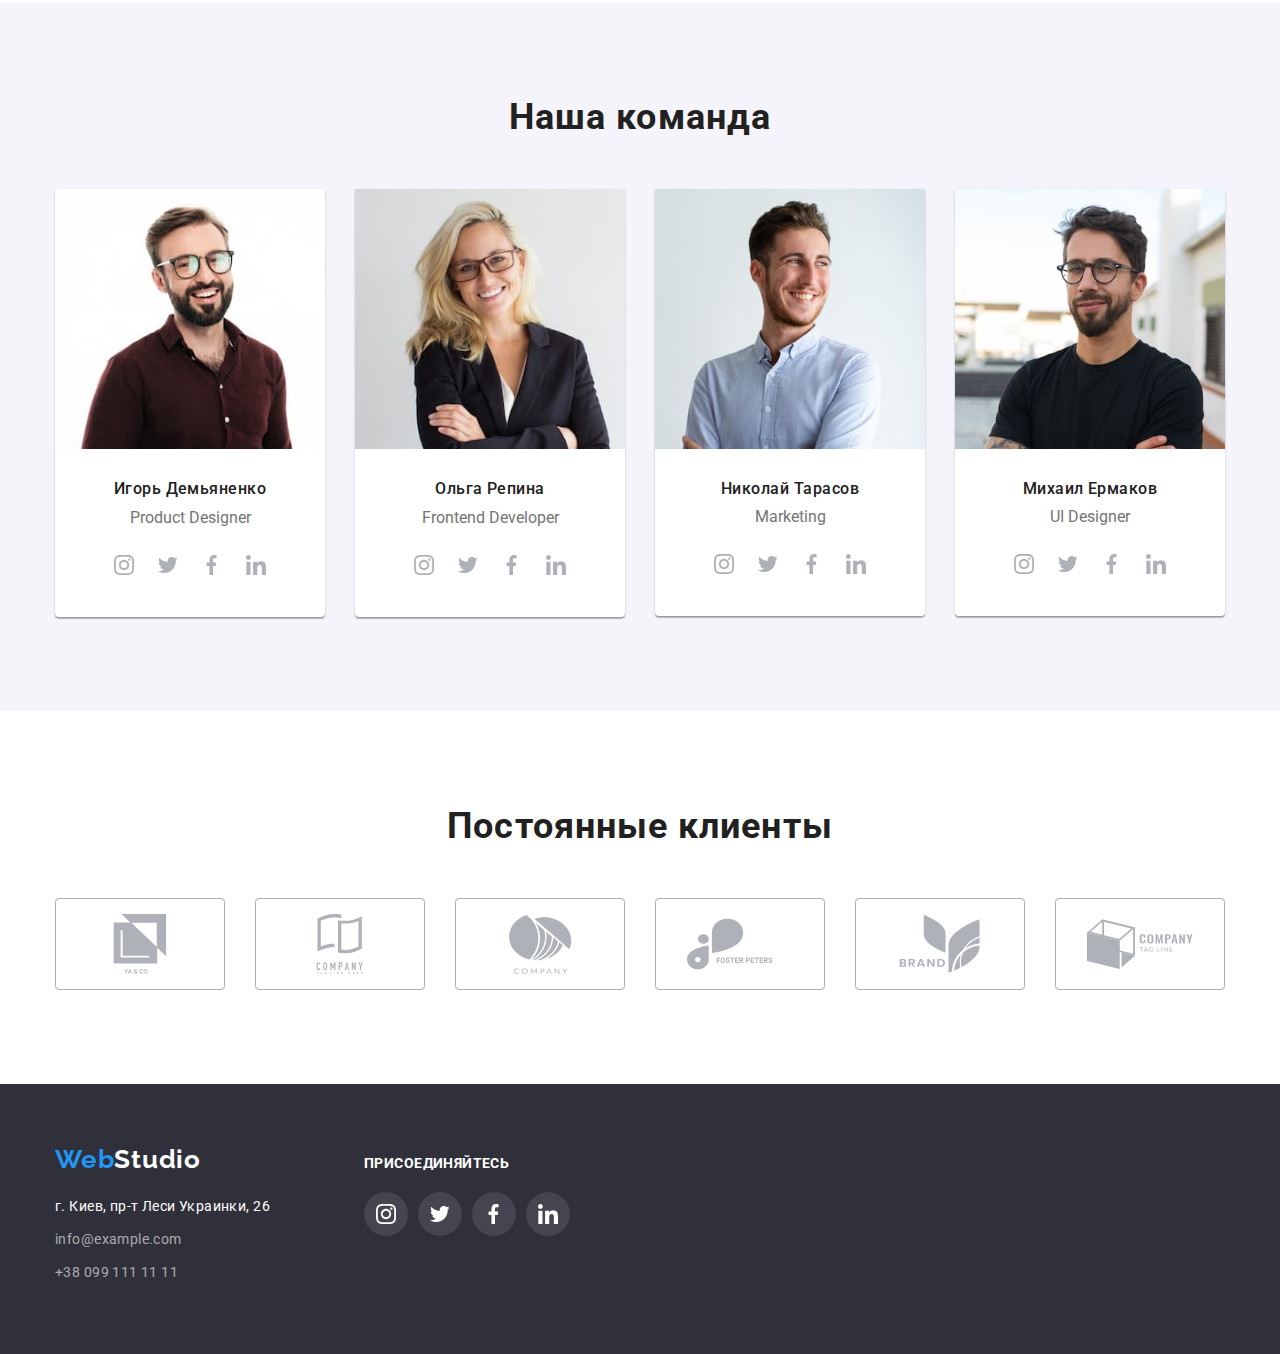
==== commit 2fcd80ef: "main" ====
--- a/index.html
+++ b/index.html
@@ -164,28 +164,28 @@
                                 <li>
                                     <a href="" class="team-link" >
                                         <svg class="link-icon"width="20" height="20">
-                                            <use href="../images/symbol-defs.svg#icon-instagram-opt"></use>
+                                            <use href="./images/symbol-defs.svg#icon-instagram-opt"></use>
                                         </svg>
                                     </a>
                                 </li>
                                 <li>
                                     <a href="" class="team-link">
                                         <svg class="link-icon"width="20" height="20" >
-                                            <use href="../images/symbol-defs.svg#icon-twitter-opt"></use>
-                                        </svg>
-                                    </a>
-                                </li>
-                                <li>
-                                    <a href="" class="team-link">
-                                        <svg class="link-icon" width="20" height="20">
-                                            <use href="../images/symbol-defs.svg#icon-facebook-opt"></use>
+                                            <use href="./images/symbol-defs.svg#icon-twitter-opt"></use>
+                                        </svg>
+                                    </a>
+                                </li>
+                                <li>
+                                    <a href="" class="team-link">
+                                        <svg class="link-icon" width="20" height="20">
+                                            <use href="./images/symbol-defs.svg#icon-facebook-opt"></use>
                                         </svg>
                                     </a>
                                 </li>
                                 <li>
                                     <a href="" class="team-link">
                                         <svg class="link-icon"width="20" height="20">
-                                            <use href="../images/symbol-defs.svg#icon-linkedin-opt"></use>
+                                            <use href="./images/symbol-defs.svg#icon-linkedin-opt"></use>
                                         </svg>
                                     </a>
                                 </li>
@@ -204,28 +204,28 @@
                                 <li>
                                     <a href="" class="team-link">
                                         <svg class="link-icon" width="20" height="20">
-                                            <use href="../images/symbol-defs.svg#icon-instagram-opt"></use>
-                                        </svg>
-                                    </a>
-                                </li>
-                                <li>
-                                    <a href="" class="team-link">
-                                        <svg class="link-icon" width="20" height="20">
-                                            <use href="../images/symbol-defs.svg#icon-twitter-opt"></use>
-                                        </svg>
-                                    </a>
-                                </li>
-                                <li>
-                                    <a href="" class="team-link">
-                                        <svg class="link-icon" width="20" height="20">
-                                            <use href="../images/symbol-defs.svg#icon-facebook-opt"></use>
-                                        </svg>
-                                    </a>
-                                </li>
-                                <li>
-                                    <a href="" class="team-link">
-                                        <svg class="link-icon" width="20" height="20">
-                                            <use href="../images/symbol-defs.svg#icon-linkedin-opt"></use>
+                                            <use href="./images/symbol-defs.svg#icon-instagram-opt"></use>
+                                        </svg>
+                                    </a>
+                                </li>
+                                <li>
+                                    <a href="" class="team-link">
+                                        <svg class="link-icon" width="20" height="20">
+                                            <use href="./images/symbol-defs.svg#icon-twitter-opt"></use>
+                                        </svg>
+                                    </a>
+                                </li>
+                                <li>
+                                    <a href="" class="team-link">
+                                        <svg class="link-icon" width="20" height="20">
+                                            <use href="./images/symbol-defs.svg#icon-facebook-opt"></use>
+                                        </svg>
+                                    </a>
+                                </li>
+                                <li>
+                                    <a href="" class="team-link">
+                                        <svg class="link-icon" width="20" height="20">
+                                            <use href="./images/symbol-defs.svg#icon-linkedin-opt"></use>
                                         </svg>
                                     </a>
                                     </li>
@@ -244,28 +244,28 @@
                                 <li>
                                     <a href="" class="team-link">
                                         <svg class="link-icon" width="20" height="20">
-                                            <use href="../images/symbol-defs.svg#icon-instagram-opt"></use>
-                                        </svg>
-                                    </a>
-                                </li>
-                                <li>
-                                    <a href="" class="team-link">
-                                        <svg class="link-icon" width="20" height="20">
-                                            <use href="../images/symbol-defs.svg#icon-twitter-opt"></use>
-                                        </svg>
-                                    </a>
-                                </li>
-                                <li>
-                                    <a href="" class="team-link">
-                                        <svg class="link-icon" width="20" height="20">
-                                            <use href="../images/symbol-defs.svg#icon-facebook-opt"></use>
-                                        </svg>
-                                    </a>
-                                </li>
-                                <li>
-                                    <a href="" class="team-link">
-                                        <svg class="link-icon" width="20" height="20">
-                                            <use href="../images/symbol-defs.svg#icon-linkedin-opt"></use>
+                                            <use href="./images/symbol-defs.svg#icon-instagram-opt"></use>
+                                        </svg>
+                                    </a>
+                                </li>
+                                <li>
+                                    <a href="" class="team-link">
+                                        <svg class="link-icon" width="20" height="20">
+                                            <use href="./images/symbol-defs.svg#icon-twitter-opt"></use>
+                                        </svg>
+                                    </a>
+                                </li>
+                                <li>
+                                    <a href="" class="team-link">
+                                        <svg class="link-icon" width="20" height="20">
+                                            <use href="./images/symbol-defs.svg#icon-facebook-opt"></use>
+                                        </svg>
+                                    </a>
+                                </li>
+                                <li>
+                                    <a href="" class="team-link">
+                                        <svg class="link-icon" width="20" height="20">
+                                            <use href="./images/symbol-defs.svg#icon-linkedin-opt"></use>
                                         </svg>
                                     </a>
                                 </li>
@@ -284,28 +284,28 @@
                             <li>
                                 <a href="" class="team-link">
                                     <svg class="link-icon" width="20" height="20">
-                                        <use href="../images/symbol-defs.svg#icon-instagram-opt"></use>
+                                        <use href="./images/symbol-defs.svg#icon-instagram-opt"></use>
                                     </svg>
                                 </a>
                             </li>
                             <li>
                                 <a href="" class="team-link">
                                     <svg class="link-icon" width="20" height="20">
-                                        <use href="../images/symbol-defs.svg#icon-twitter-opt"></use>
+                                        <use href="./images/symbol-defs.svg#icon-twitter-opt"></use>
                                     </svg>
                                 </a>
                             </li>
                             <li>
                                 <a href="" class="team-link">
                                     <svg class="link-icon" width="20" height="20">
-                                        <use href="../images/symbol-defs.svg#icon-facebook-opt"></use>
+                                        <use href="./images/symbol-defs.svg#icon-facebook-opt"></use>
                                     </svg>
                                 </a>
                             </li>
                             <li>
                                 <a href="" class="team-link">
                                     <svg class="link-icon" width="20" height="20">
-                                        <use href="../images/symbol-defs.svg#icon-linkedin-opt"></use>
+                                        <use href="./images/symbol-defs.svg#icon-linkedin-opt"></use>
                                     </svg>
                                 </a>
                             </li>
@@ -327,42 +327,42 @@
         <li >
             <a href="" class="clients-box-items" >
               <svg class="clients-box-icon" width="106" height="60">
-                  <use href="../images/symbol-defs.svg#icon-union-opt"></use>
+                  <use href="./images/symbol-defs.svg#icon-union-opt"></use>
               </svg>
             </a>
         </li>
         <li>
             <a href="" class="clients-box-items">
                 <svg class="clients-box-icon" width="106" height="60">
-                    <use href="../images/symbol-defs.svg#icon-company2opt"></use>
+                    <use href="./images/symbol-defs.svg#icon-company2opt"></use>
                 </svg>
             </a>
         </li>
         <li>
             <a href="" class="clients-box-items">
                 <svg class="clients-box-icon" width="106" height="60">
-                    <use href="../images/symbol-defs.svg#icon-company3-opt"></use>
+                    <use href="./images/symbol-defs.svg#icon-company3-opt"></use>
                 </svg>
             </a>
         </li>
         <li>
             <a href="" class="clients-box-items">
                 <svg class="clients-box-icon" width="106" height="60">
-                    <use href="../images/symbol-defs.svg#icon-company4-opt"></use>
+                    <use href="./images/symbol-defs.svg#icon-company4-opt"></use>
                 </svg>
             </a>
         </li>
 <li>
     <a href="" class="clients-box-items">
         <svg class="clients-box-icon" width="106" height="60">
-            <use href="../images/symbol-defs.svg#icon-company5-opt"></use>
+            <use href="./images/symbol-defs.svg#icon-company5-opt"></use>
         </svg>
     </a>
 </li>
 <li>
 <a href="" class="clients-box-items">
     <svg class="clients-box-icon" width="106" height="60">
-        <use href="../images/symbol-defs.svg#icon-company6-opt"></use>
+        <use href="./images/symbol-defs.svg#icon-company6-opt"></use>
     </svg>
 </a>
 </li>
--- a/css/styles.css
+++ b/css/styles.css
@@ -313,7 +313,9 @@
   padding: 30px 0;
   text-align: center;
 }
-
+.team-item-description p {
+  margin-bottom: 16px;
+}
 img {
   display: block;
   max-width: 100%;
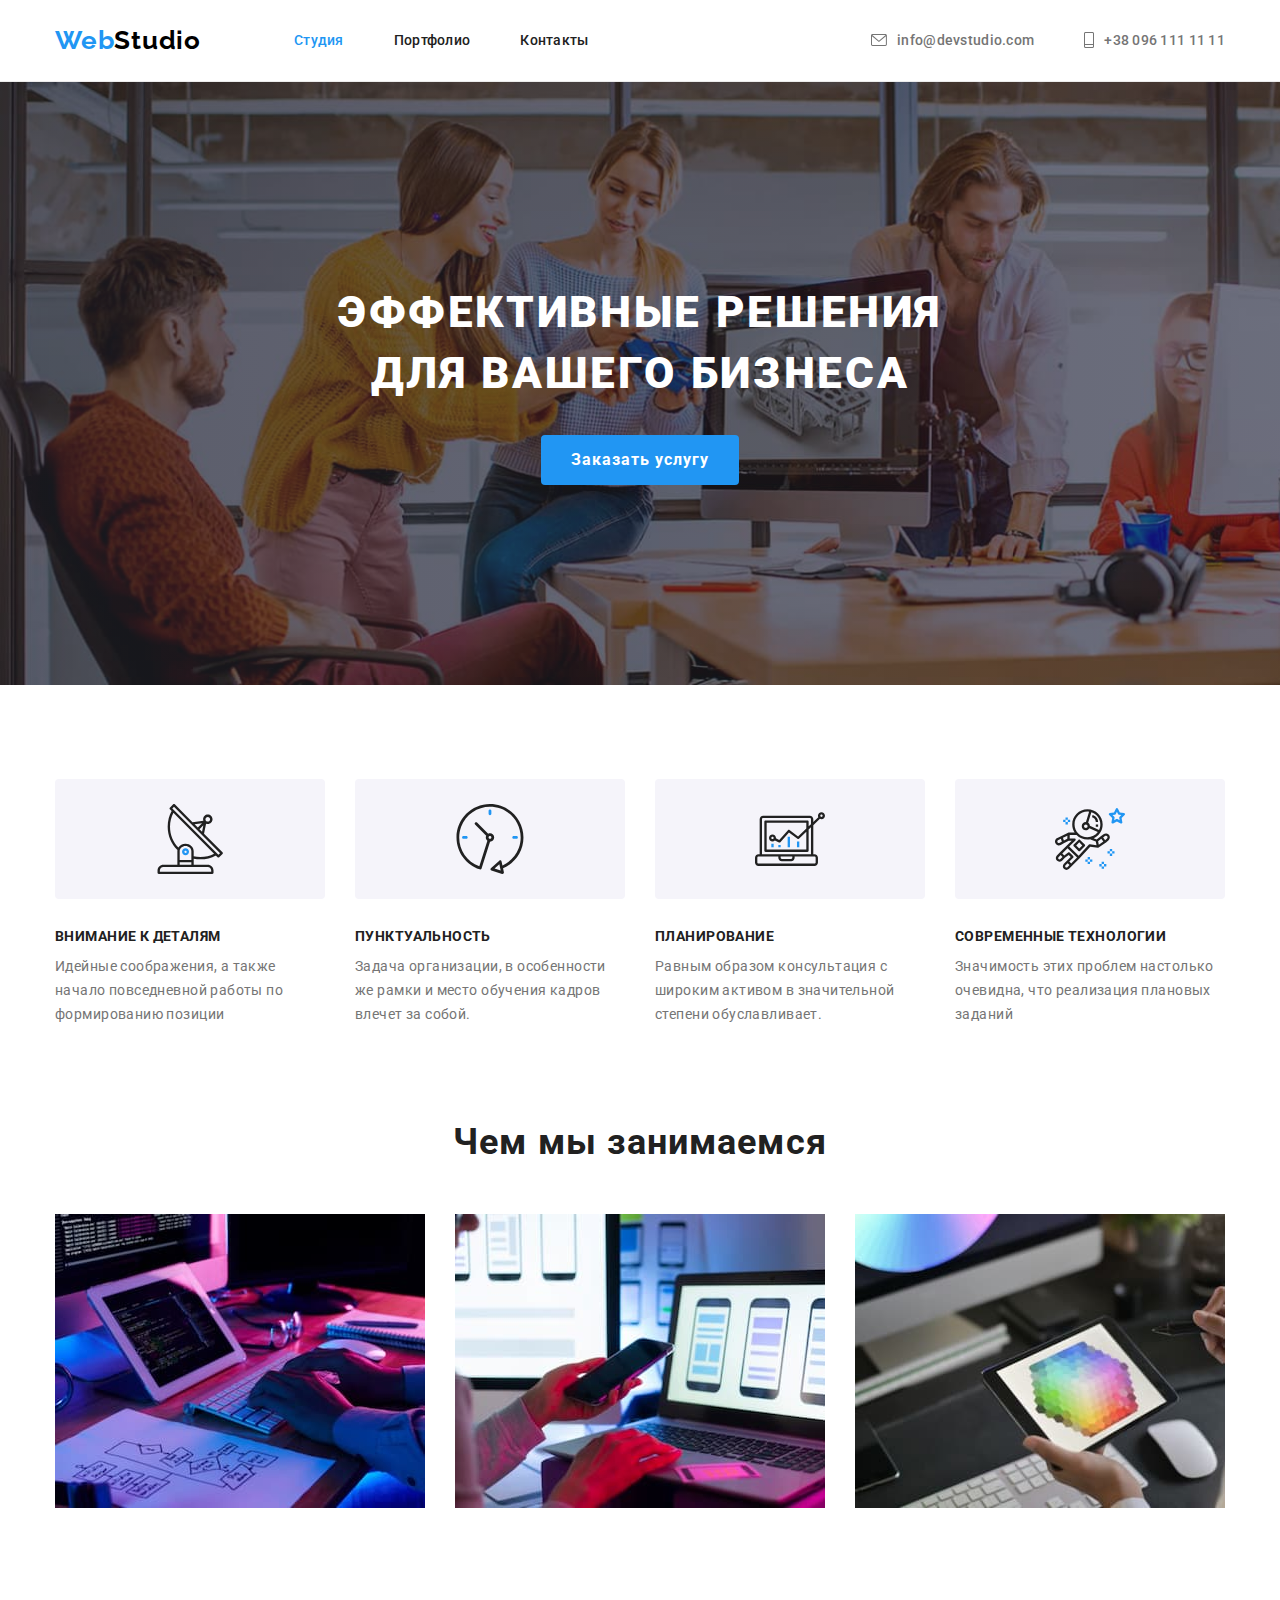
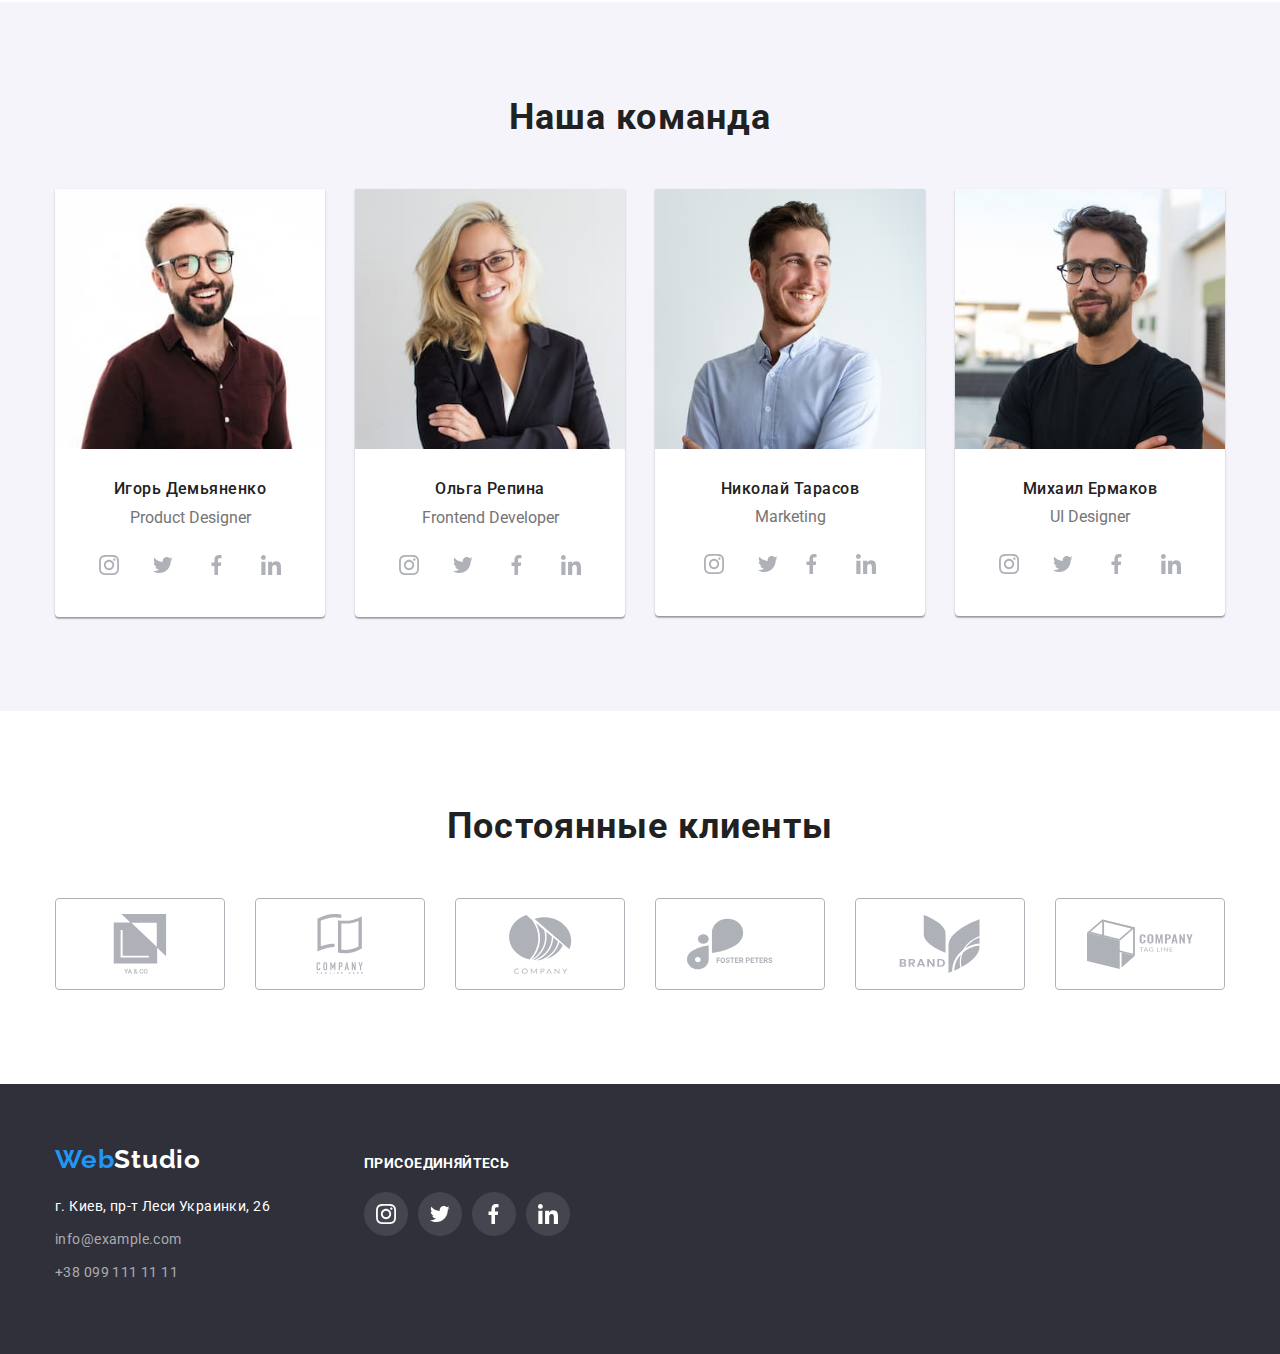
==== commit 72587558: "fixed footer, hover works, margin social links" ====
--- a/index.html
+++ b/index.html
@@ -161,28 +161,28 @@
                             <h3 class="team-names title-color">Игорь Демьяненко</h3>
                             <p>Product Designer</p>
                             <ul class="team-item-list">
-                                <li>
+                                <li class="team-sosial-link">
                                     <a href="" class="team-link" >
                                         <svg class="link-icon"width="20" height="20">
                                             <use href="./images/symbol-defs.svg#icon-instagram-opt"></use>
                                         </svg>
                                     </a>
                                 </li>
-                                <li>
+                                <li class="team-sosial-link">
                                     <a href="" class="team-link">
                                         <svg class="link-icon"width="20" height="20" >
                                             <use href="./images/symbol-defs.svg#icon-twitter-opt"></use>
                                         </svg>
                                     </a>
                                 </li>
-                                <li>
+                                <li class="team-sosial-link">
                                     <a href="" class="team-link">
                                         <svg class="link-icon" width="20" height="20">
                                             <use href="./images/symbol-defs.svg#icon-facebook-opt"></use>
                                         </svg>
                                     </a>
                                 </li>
-                                <li>
+                                <li class="team-sosial-link">
                                     <a href="" class="team-link">
                                         <svg class="link-icon"width="20" height="20">
                                             <use href="./images/symbol-defs.svg#icon-linkedin-opt"></use>
@@ -201,28 +201,28 @@
                             <h3 class="team-names title-color">Ольга Репина</h3>
                             <p>Frontend Developer</p>
                             <ul class="team-item-list">
-                                <li>
+                                <li class="team-sosial-link">
                                     <a href="" class="team-link">
                                         <svg class="link-icon" width="20" height="20">
                                             <use href="./images/symbol-defs.svg#icon-instagram-opt"></use>
                                         </svg>
                                     </a>
                                 </li>
-                                <li>
+                                <li class="team-sosial-link">
                                     <a href="" class="team-link">
                                         <svg class="link-icon" width="20" height="20">
                                             <use href="./images/symbol-defs.svg#icon-twitter-opt"></use>
                                         </svg>
                                     </a>
                                 </li>
-                                <li>
+                                <li class="team-sosial-link">
                                     <a href="" class="team-link">
                                         <svg class="link-icon" width="20" height="20">
                                             <use href="./images/symbol-defs.svg#icon-facebook-opt"></use>
                                         </svg>
                                     </a>
                                 </li>
-                                <li>
+                                <li class="team-sosial-link">
                                     <a href="" class="team-link">
                                         <svg class="link-icon" width="20" height="20">
                                             <use href="./images/symbol-defs.svg#icon-linkedin-opt"></use>
@@ -241,28 +241,28 @@
                         <h3 class="team-names title-color">Николай Тарасов</h3>
                         <p>Marketing</p>
                             <ul class="team-item-list">
-                                <li>
+                                <li class="team-sosial-link">
                                     <a href="" class="team-link">
                                         <svg class="link-icon" width="20" height="20">
                                             <use href="./images/symbol-defs.svg#icon-instagram-opt"></use>
                                         </svg>
                                     </a>
-                                </li>
-                                <li>
+                                </li class="team-sosial-link">
+                               
                                     <a href="" class="team-link">
                                         <svg class="link-icon" width="20" height="20">
                                             <use href="./images/symbol-defs.svg#icon-twitter-opt"></use>
                                         </svg>
                                     </a>
                                 </li>
-                                <li>
+                                <li class="team-sosial-link">
                                     <a href="" class="team-link">
                                         <svg class="link-icon" width="20" height="20">
                                             <use href="./images/symbol-defs.svg#icon-facebook-opt"></use>
                                         </svg>
                                     </a>
                                 </li>
-                                <li>
+                                <li class="team-sosial-link">
                                     <a href="" class="team-link">
                                         <svg class="link-icon" width="20" height="20">
                                             <use href="./images/symbol-defs.svg#icon-linkedin-opt"></use>
@@ -281,28 +281,28 @@
                         <h3 class="team-names title-color">Михаил Ермаков</h3>
                         <p>UI Designer</p>
                         <ul class="team-item-list">
-                            <li>
+                            <li class="team-sosial-link">
                                 <a href="" class="team-link">
                                     <svg class="link-icon" width="20" height="20">
                                         <use href="./images/symbol-defs.svg#icon-instagram-opt"></use>
                                     </svg>
                                 </a>
                             </li>
-                            <li>
+                            <li class="team-sosial-link">
                                 <a href="" class="team-link">
                                     <svg class="link-icon" width="20" height="20">
                                         <use href="./images/symbol-defs.svg#icon-twitter-opt"></use>
                                     </svg>
                                 </a>
                             </li>
-                            <li>
+                            <li class="team-sosial-link">
                                 <a href="" class="team-link">
                                     <svg class="link-icon" width="20" height="20">
                                         <use href="./images/symbol-defs.svg#icon-facebook-opt"></use>
                                     </svg>
                                 </a>
                             </li>
-                            <li>
+                            <li class="team-sosial-link">
                                 <a href="" class="team-link">
                                     <svg class="link-icon" width="20" height="20">
                                         <use href="./images/symbol-defs.svg#icon-linkedin-opt"></use>
--- a/css/styles.css
+++ b/css/styles.css
@@ -293,10 +293,6 @@
   margin-bottom: 0;
 }
 
-.image-link:hover,
-.image-link:active {
-  color: var(--navigation-color);
-}
 /* <!--Team-- > */
 
 .team-section {
@@ -353,6 +349,11 @@
 .team-item:not(:last-child) {
   margin-right: 30px;
 }
+
+.team-sosial-link:not(:last-child) {
+  margin-right: 10px;
+}
+
 .link-icon {
   fill: currentColor;
 }
@@ -428,6 +429,8 @@
 
 .adress-section {
   background-color: var(--dark-background-color);
+  padding-top: 60px;
+  padding-bottom: 60px;
 }
 
 .adress-text {
@@ -462,8 +465,6 @@
 .footer-box {
   display: flex;
   align-items: baseline;
-  padding-top: 60px;
-  padding-bottom: 60px;
 }
 
 .join-box {
@@ -562,11 +563,6 @@
   letter-spacing: 0.06em;
 }
 
-.works-title:hover,
-.works-title:focus {
-  color: var(--navigation-color);
-}
-
 .works-text {
   margin-top: 0;
   margin-bottom: 0px;
